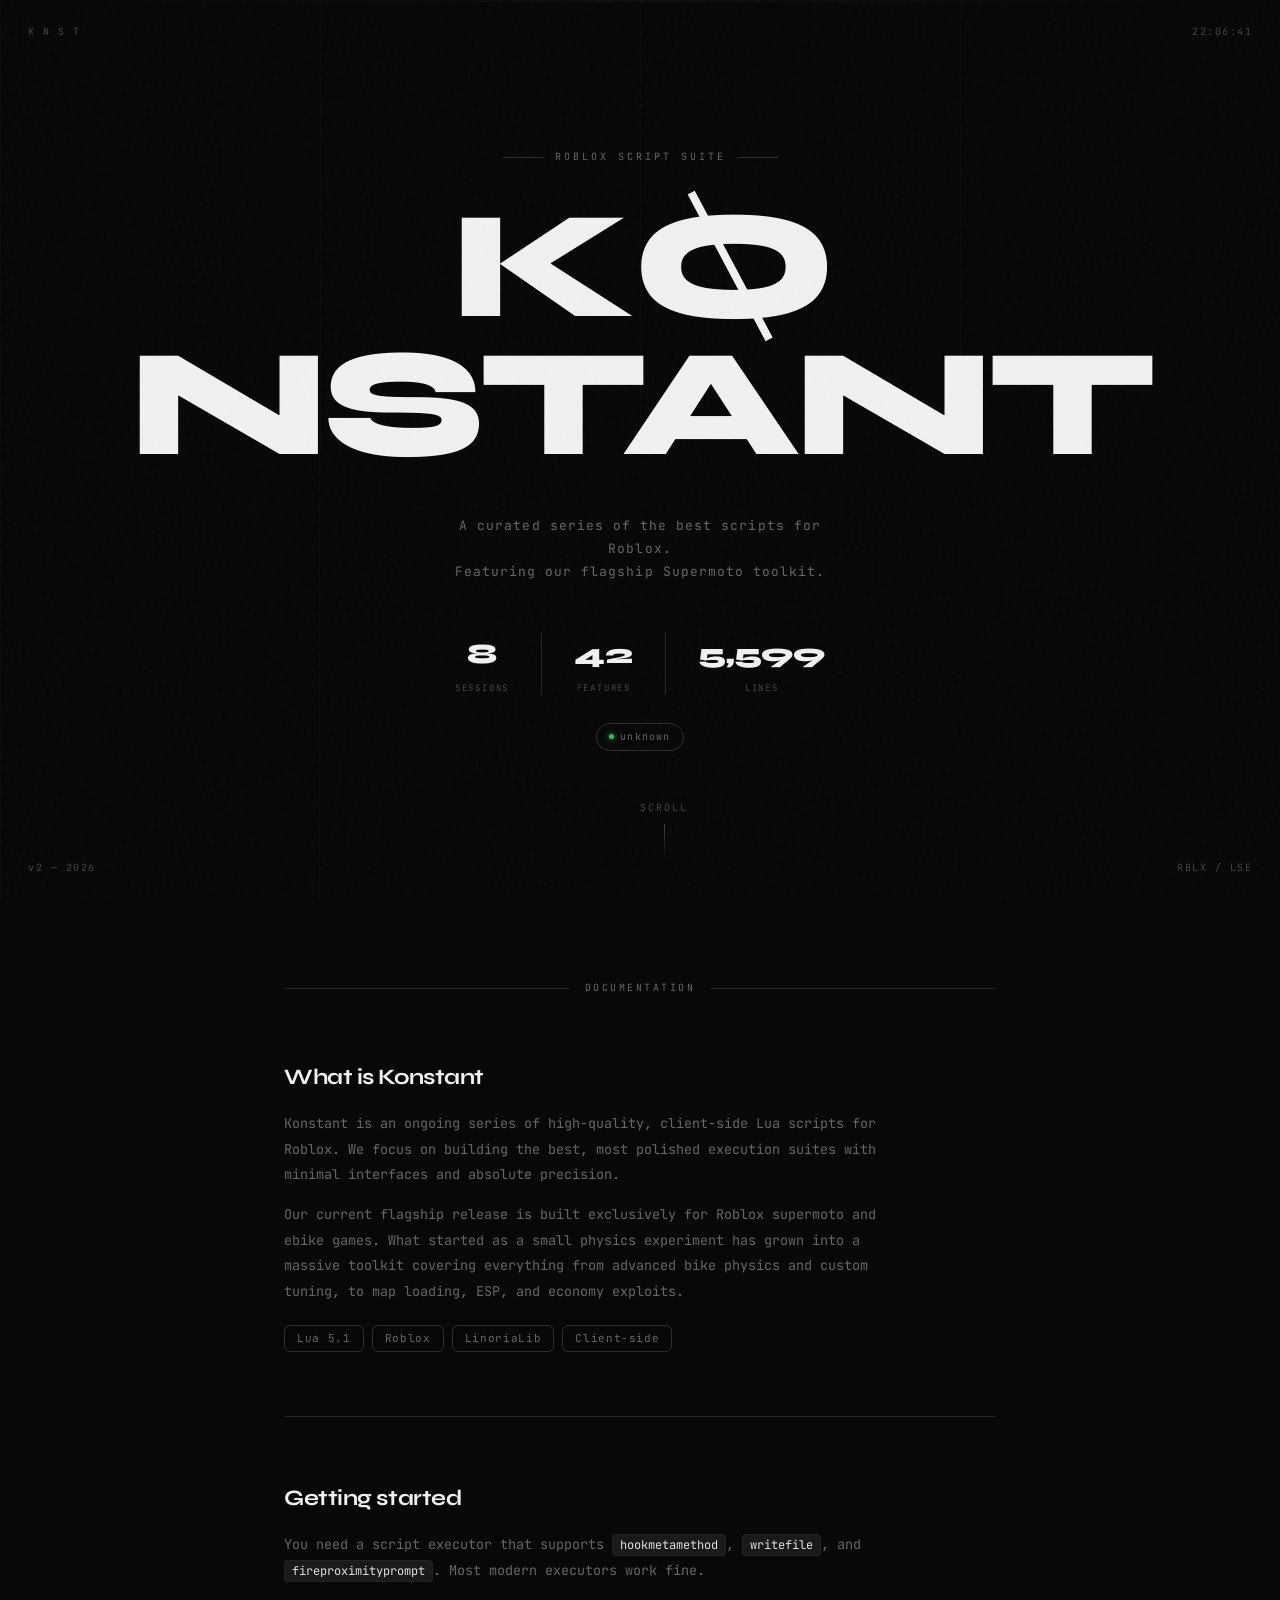
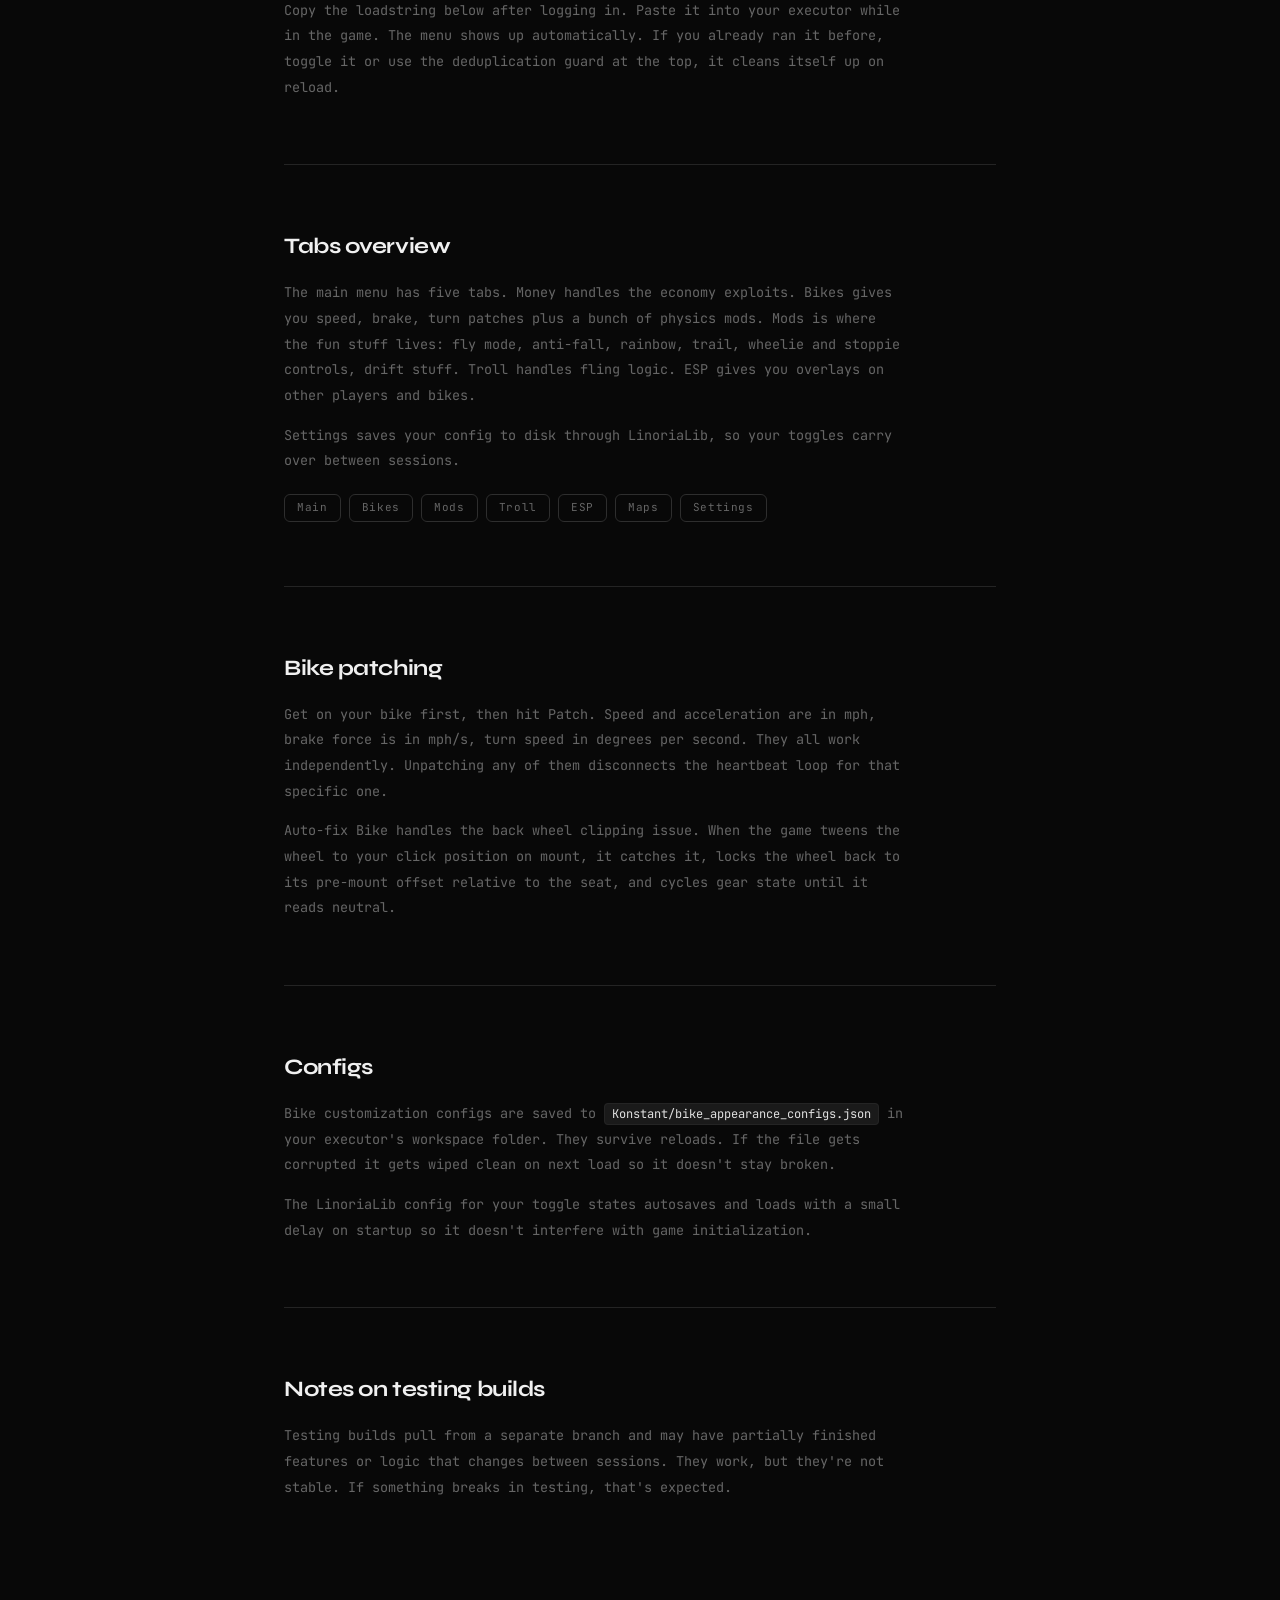
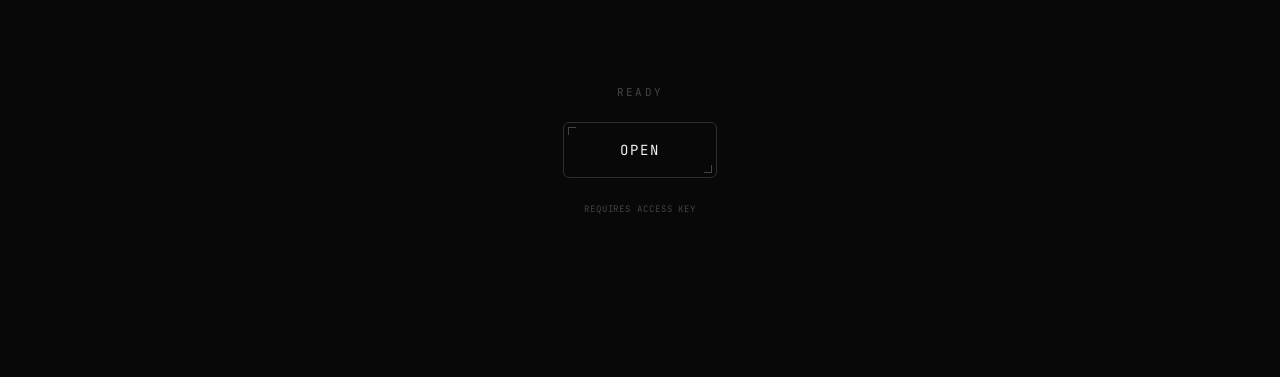
==== index.html @ 50073f0f "Add files via upload" ====
<!DOCTYPE html>
<html lang="en">
<head>
  <meta charset="UTF-8">
  <meta name="viewport" content="width=device-width, initial-scale=1.0">
  <title>KONSTANT</title>
  <meta name="description" content="Konstant — A curated series of the best scripts for Roblox.">
  <link rel="stylesheet" href="style.css">
  <style>
    /* ---- landing-specific ---- */
    canvas#dot-matrix { position: fixed; inset: 0; z-index: 0; pointer-events: none; }

    /* hero */
    .hero {
      position: relative;
      min-height: 100vh;
      display: flex;
      flex-direction: column;
      align-items: center;
      justify-content: center;
      z-index: 1;
      text-align: center;
      padding: 40px 24px;
    }

    /* eyebrow */
    .eyebrow {
      font-family: var(--font-mono);
      font-size: 10px;
      letter-spacing: 0.3em;
      text-transform: uppercase;
      color: var(--muted);
      margin-bottom: 32px;
      display: flex;
      align-items: center;
      gap: 12px;
      opacity: 0;
      animation: fadeUp 0.8s ease 0.3s forwards;
    }
    .eyebrow::before, .eyebrow::after {
      content: '';
      width: 40px;
      height: 1px;
      background: var(--border2);
    }

    /* KONSTANT wordmark */
    .wordmark {
      font-family: var(--font-title);
      font-weight: 800;
      font-size: clamp(64px, 12vw, 160px);
      line-height: 0.9;
      letter-spacing: -0.04em;
      color: var(--text);
      user-select: none;
      margin-bottom: 40px;
      animation: flicker 6s ease infinite, fadeUp 0.8s ease 0.1s both;
      position: relative;
    }

    /* slashed O — replace the O in KONSTANT with a styled SVG-ish span */
    .wordmark .slashed-o {
      position: relative;
      display: inline-block;
    }
    .wordmark .slashed-o::after {
      content: '';
      position: absolute;
      top: 50%;
      left: 50%;
      width: 0.05em;
      height: 120%;
      background: var(--text);
      transform: translate(-50%, -50%) rotate(-28deg);
      pointer-events: none;
    }

    .hero-sub {
      font-family: var(--font-mono);
      font-size: 13px;
      color: var(--muted);
      letter-spacing: 0.08em;
      max-width: 420px;
      opacity: 0;
      animation: fadeUp 0.8s ease 0.5s forwards;
      line-height: 1.8;
    }

    /* scroll indicator */
    .scroll-hint {
      position: absolute;
      bottom: 40px;
      left: 50%;
      transform: translateX(-50%);
      display: flex;
      flex-direction: column;
      align-items: center;
      gap: 8px;
      opacity: 0;
      animation: fadeUp 0.8s ease 1s forwards;
    }
    .scroll-hint span {
      font-size: 10px;
      letter-spacing: 0.2em;
      text-transform: uppercase;
      color: var(--muted2);
    }
    .scroll-arrow {
      width: 1px;
      height: 36px;
      background: linear-gradient(to bottom, var(--muted2), transparent);
      animation: scrollBounce 1.8s ease-in-out infinite;
    }
    @keyframes scrollBounce {
      0%, 100% { transform: translateY(0); opacity: 0.4; }
      50% { transform: translateY(6px); opacity: 1; }
    }

    /* ---- corner decoration ---- */
    .corner {
      position: fixed;
      font-size: 10px;
      letter-spacing: 0.15em;
      color: var(--muted2);
      font-family: var(--font-mono);
      z-index: 10;
    }
    .corner.tl { top: 24px; left: 28px; }
    .corner.tr { top: 24px; right: 28px; }
    .corner.bl { bottom: 24px; left: 28px; }
    .corner.br { bottom: 24px; right: 28px; }

    /* ---- grid lines ---- */
    .grid-lines {
      position: fixed;
      inset: 0;
      pointer-events: none;
      z-index: 0;
      display: grid;
      grid-template-columns: 1fr 1fr 1fr 1fr;
    }
    .grid-lines span {
      border-left: 1px solid rgba(255,255,255,0.025);
    }
    .grid-lines span:last-child { border-right: 1px solid rgba(255,255,255,0.025); }

    /* ---- docs section ---- */
    .docs-section {
      position: relative;
      z-index: 1;
      max-width: 760px;
      margin: 0 auto;
      padding: 80px 24px 120px;
    }

    .docs-header {
      display: flex;
      align-items: center;
      gap: 16px;
      margin-bottom: 64px;
    }
    .docs-header-line {
      flex: 1;
      height: 1px;
      background: var(--border);
    }
    .docs-header-label {
      font-size: 10px;
      letter-spacing: 0.25em;
      color: var(--muted);
      text-transform: uppercase;
      white-space: nowrap;
    }

    .doc-block {
      margin-bottom: 64px;
    }

    .doc-block h2 {
      font-family: var(--font-title);
      font-size: 22px;
      font-weight: 700;
      color: var(--text);
      margin-bottom: 16px;
      letter-spacing: -0.02em;
    }

    .doc-block p {
      color: var(--muted);
      font-size: 13.5px;
      line-height: 1.9;
      max-width: 620px;
    }

    .doc-block p + p { margin-top: 14px; }

    .doc-block .tag-row {
      display: flex;
      flex-wrap: wrap;
      gap: 8px;
      margin-top: 20px;
    }

    .tag {
      padding: 4px 12px;
      border: 1px solid var(--border2);
      border-radius: var(--r-sm);
      font-size: 11px;
      color: var(--muted);
      letter-spacing: 0.06em;
    }

    .doc-divider {
      height: 1px;
      background: var(--border);
      margin: 64px 0;
    }

    /* inline code */
    code {
      font-family: var(--font-mono);
      font-size: 12px;
      background: var(--surface);
      border: 1px solid var(--border);
      padding: 2px 7px;
      border-radius: 4px;
      color: var(--accent2);
    }

    /* ---- open button section ---- */
    .open-section {
      position: relative;
      z-index: 1;
      max-width: 760px;
      margin: 0 auto;
      padding: 0 24px 160px;
      display: flex;
      flex-direction: column;
      align-items: center;
      gap: 20px;
      opacity: 0;
      transform: translateY(30px);
      transition: opacity 0.7s ease, transform 0.7s ease;
    }
    .open-section.visible {
      opacity: 1;
      transform: translateY(0);
    }

    .open-section .open-label {
      font-size: 11px;
      letter-spacing: 0.2em;
      color: var(--muted2);
      text-transform: uppercase;
    }

    .open-section .btn-open {
      font-size: 14px;
      padding: 16px 56px;
      letter-spacing: 0.15em;
      border: 1px solid var(--border2);
      border-radius: var(--r-sm);
      position: relative;
      overflow: hidden;
      cursor: pointer;
      background: transparent;
      color: var(--text);
      font-family: var(--font-mono);
      text-transform: uppercase;
      transition: var(--transition);
      text-decoration: none;
      display: inline-block;
    }
    .btn-open::before {
      content: '';
      position: absolute;
      inset: 0;
      background: var(--text);
      transform: scaleX(0);
      transform-origin: left;
      transition: transform 0.45s cubic-bezier(0.4, 0, 0.2, 1);
      z-index: 0;
    }
    .btn-open:hover::before { transform: scaleX(1); }
    .btn-open:hover { color: var(--bg); }
    .btn-open span { position: relative; z-index: 1; }

    /* corner brackets on open btn */
    .btn-open .corner-tl,
    .btn-open .corner-br {
      position: absolute;
      width: 8px;
      height: 8px;
      border-color: var(--muted2);
      border-style: solid;
    }
    .btn-open .corner-tl {
      top: 4px; left: 4px;
      border-width: 1px 0 0 1px;
    }
    .btn-open .corner-br {
      bottom: 4px; right: 4px;
      border-width: 0 1px 1px 0;
    }

    /* ---- count ticker on hero ---- */
    .ticker-row {
      display: flex;
      gap: 32px;
      margin-top: 48px;
      opacity: 0;
      animation: fadeUp 0.8s ease 0.7s forwards;
    }
    .ticker-item {
      display: flex;
      flex-direction: column;
      align-items: center;
      gap: 4px;
    }
    .ticker-num {
      font-family: var(--font-title);
      font-size: 28px;
      font-weight: 800;
      color: var(--text);
    }
    .ticker-label {
      font-size: 9px;
      letter-spacing: 0.2em;
      color: var(--muted2);
      text-transform: uppercase;
    }
    .ticker-sep {
      width: 1px;
      background: var(--border);
      align-self: stretch;
    }

    @keyframes fadeUp {
      from { opacity: 0; transform: translateY(20px); }
      to   { opacity: 1; transform: translateY(0); }
    }

    /* ---- glitch effect on hover of wordmark ---- */
    .wordmark:hover { animation: glitch 0.4s steps(2, end) forwards, flicker 6s ease infinite; }
    @keyframes glitch {
      0%   { text-shadow: none; }
      20%  { text-shadow: 2px 0 0 rgba(255,100,100,0.4), -2px 0 0 rgba(100,200,255,0.4); transform: translate(-1px, 0); }
      40%  { text-shadow: -1px 0 0 rgba(255,100,100,0.4), 1px 0 0 rgba(100,200,255,0.4); transform: translate(1px, 0); }
      60%  { text-shadow: 1px 1px 0 rgba(255,100,100,0.4); transform: translate(0, 1px); }
      80%  { text-shadow: none; transform: translate(0,0); }
      100% { text-shadow: none; }
    }

    /* version tag */
    .version-badge {
      display: inline-flex;
      align-items: center;
      gap: 6px;
      padding: 5px 12px;
      border: 1px solid var(--border2);
      border-radius: 99px;
      font-size: 10px;
      letter-spacing: 0.12em;
      color: var(--muted);
      margin-top: 28px;
      opacity: 0;
      animation: fadeUp 0.8s ease 0.9s forwards;
    }
    .version-badge .dot { width: 5px; height: 5px; }
  </style>
</head>
<body>

  <div class="scanline"></div>
  <canvas id="dot-matrix"></canvas>

  <div class="grid-lines">
    <span></span><span></span><span></span><span></span><span></span>
  </div>

  <!-- corners -->
  <div class="corner tl">K N S T</div>
  <div class="corner tr" id="corner-time"></div>
  <div class="corner bl">v2 — 2026</div>
  <div class="corner br">RBLX / LSE</div>

  <!-- toast -->
  <div id="toast"></div>

  <!-- HERO -->
  <section class="hero">
    <div class="eyebrow">Roblox Script Suite</div>

    <h1 class="wordmark" aria-label="KONSTANT">K<span class="slashed-o">O</span>NSTANT</h1>

    <p class="hero-sub">
      A curated series of the best scripts for Roblox.<br>
      Featuring our flagship Supermoto toolkit.
    </p>

    <div class="ticker-row">
      <div class="ticker-item">
        <span class="ticker-num" data-count="8">0</span>
        <span class="ticker-label">Sessions</span>
      </div>
      <div class="ticker-sep"></div>
      <div class="ticker-item">
        <span class="ticker-num" data-count="42">0</span>
        <span class="ticker-label">Features</span>
      </div>
      <div class="ticker-sep"></div>
      <div class="ticker-item">
        <span class="ticker-num" data-count="5599">0</span>
        <span class="ticker-label">Lines</span>
      </div>
    </div>

    <div class="version-badge">
      <span class="dot green"></span>
      <span id="badge-ver">loading...</span>
    </div>

    <div class="scroll-hint">
      <span>scroll</span>
      <div class="scroll-arrow"></div>
    </div>
  </section>

  <!-- DOCS SECTION -->
  <section class="docs-section">

    <div class="docs-header">
      <div class="docs-header-line"></div>
      <span class="docs-header-label">Documentation</span>
      <div class="docs-header-line"></div>
    </div>

    <div class="doc-block fade-in">
      <h2>What is Konstant</h2>
      <p>Konstant is an ongoing series of high-quality, client-side Lua scripts for Roblox. We focus on building the best, most polished execution suites with minimal interfaces and absolute precision.</p>
      <p>Our current flagship release is built exclusively for Roblox supermoto and ebike games. What started as a small physics experiment has grown into a massive toolkit covering everything from advanced bike physics and custom tuning, to map loading, ESP, and economy exploits.</p>
      <div class="tag-row">
        <span class="tag">Lua 5.1</span>
        <span class="tag">Roblox</span>
        <span class="tag">LinoriaLib</span>
        <span class="tag">Client-side</span>
      </div>
    </div>

    <div class="doc-divider fade-in"></div>

    <div class="doc-block fade-in">
      <h2>Getting started</h2>
      <p>You need a script executor that supports <code>hookmetamethod</code>, <code>writefile</code>, and <code>fireproximityprompt</code>. Most modern executors work fine.</p>
      <p>Copy the loadstring below after logging in. Paste it into your executor while in the game. The menu shows up automatically. If you already ran it before, toggle it or use the deduplication guard at the top, it cleans itself up on reload.</p>
    </div>

    <div class="doc-divider fade-in"></div>

    <div class="doc-block fade-in">
      <h2>Tabs overview</h2>
      <p>The main menu has five tabs. Money handles the economy exploits. Bikes gives you speed, brake, turn patches plus a bunch of physics mods. Mods is where the fun stuff lives: fly mode, anti-fall, rainbow, trail, wheelie and stoppie controls, drift stuff. Troll handles fling logic. ESP gives you overlays on other players and bikes.</p>
      <p>Settings saves your config to disk through LinoriaLib, so your toggles carry over between sessions.</p>
      <div class="tag-row">
        <span class="tag">Main</span>
        <span class="tag">Bikes</span>
        <span class="tag">Mods</span>
        <span class="tag">Troll</span>
        <span class="tag">ESP</span>
        <span class="tag">Maps</span>
        <span class="tag">Settings</span>
      </div>
    </div>

    <div class="doc-divider fade-in"></div>

    <div class="doc-block fade-in">
      <h2>Bike patching</h2>
      <p>Get on your bike first, then hit Patch. Speed and acceleration are in mph, brake force is in mph/s, turn speed in degrees per second. They all work independently. Unpatching any of them disconnects the heartbeat loop for that specific one.</p>
      <p>Auto-fix Bike handles the back wheel clipping issue. When the game tweens the wheel to your click position on mount, it catches it, locks the wheel back to its pre-mount offset relative to the seat, and cycles gear state until it reads neutral.</p>
    </div>

    <div class="doc-divider fade-in"></div>

    <div class="doc-block fade-in">
      <h2>Configs</h2>
      <p>Bike customization configs are saved to <code>Konstant/bike_appearance_configs.json</code> in your executor's workspace folder. They survive reloads. If the file gets corrupted it gets wiped clean on next load so it doesn't stay broken.</p>
      <p>The LinoriaLib config for your toggle states autosaves and loads with a small delay on startup so it doesn't interfere with game initialization.</p>
    </div>

    <div class="doc-divider fade-in"></div>

    <div class="doc-block fade-in">
      <h2>Notes on testing builds</h2>
      <p>Testing builds pull from a separate branch and may have partially finished features or logic that changes between sessions. They work, but they're not stable. If something breaks in testing, that's expected.</p>
    </div>

  </section>

  <!-- OPEN BUTTON (appears after scroll) -->
  <section class="open-section" id="open-section">
    <span class="open-label">Ready</span>
    <a href="auth.html" target="_blank" class="btn-open" id="open-btn">
      <div class="corner-tl"></div>
      <div class="corner-br"></div>
      <span>Open</span>
    </a>
    <span class="open-label" style="font-size:9px; margin-top:4px; letter-spacing:0.1em;">Requires access key</span>
  </section>

  <script>
    // ---- dot matrix background ----
    const canvas = document.getElementById('dot-matrix');
    const ctx = canvas.getContext('2d');
    let W, H, cols, rows;
    const DOT_SPACING = 28;
    const dots = [];

    function resize() {
      W = canvas.width  = window.innerWidth;
      H = canvas.height = window.innerHeight;
      cols = Math.ceil(W / DOT_SPACING) + 1;
      rows = Math.ceil(H / DOT_SPACING) + 1;
      dots.length = 0;
      for (let r = 0; r < rows; r++) {
        for (let c = 0; c < cols; c++) {
          dots.push({ x: c * DOT_SPACING, y: r * DOT_SPACING, a: Math.random() });
        }
      }
    }
    resize();
    window.addEventListener('resize', resize);

    let mouseX = -9999, mouseY = -9999;
    window.addEventListener('mousemove', e => { mouseX = e.clientX; mouseY = e.clientY; });

    let raf;
    function drawDots(ts) {
      ctx.clearRect(0, 0, W, H);
      for (const d of dots) {
        const dx = d.x - mouseX, dy = d.y - mouseY;
        const dist = Math.sqrt(dx*dx + dy*dy);
        const proximity = Math.max(0, 1 - dist / 200);
        const t = ts * 0.001;
        const pulse = 0.5 + 0.5 * Math.sin(t + d.x * 0.04 + d.y * 0.04);
        const alpha = Math.min(1, d.a * 0.3 + proximity * 0.7 + pulse * 0.08);
        const size  = 1 + proximity * 2.5;
        ctx.beginPath();
        ctx.arc(d.x, d.y, size * 0.6, 0, Math.PI * 2);
        ctx.fillStyle = `rgba(255,255,255,${alpha})`;
        ctx.fill();
      }
      raf = requestAnimationFrame(drawDots);
    }
    drawDots(0);

    // ---- corner clock ----
    function tick() {
      const n = new Date();
      document.getElementById('corner-time').textContent =
        n.getHours().toString().padStart(2,'0') + ':' +
        n.getMinutes().toString().padStart(2,'0') + ':' +
        n.getSeconds().toString().padStart(2,'0');
    }
    tick(); setInterval(tick, 1000);

    // ---- scroll-triggered open section ----
    const openSection = document.getElementById('open-section');
    const obs = new IntersectionObserver(entries => {
      entries.forEach(e => { if (e.isIntersecting) e.target.classList.add('visible'); });
    }, { threshold: 0.2 });
    obs.observe(openSection);

    // ---- fade-in on scroll ----
    const faders = document.querySelectorAll('.fade-in');
    const fObs = new IntersectionObserver(entries => {
      entries.forEach(e => { if (e.isIntersecting) { e.target.classList.add('visible'); fObs.unobserve(e.target); } });
    }, { threshold: 0.1 });
    faders.forEach(el => fObs.observe(el));

    // ---- counter animation ----
    function animateCount(el, target, duration = 1400) {
      const start = performance.now();
      function step(ts) {
        const p = Math.min((ts - start) / duration, 1);
        const ease = 1 - Math.pow(1 - p, 3);
        el.textContent = Math.floor(ease * target).toLocaleString();
        if (p < 1) requestAnimationFrame(step);
      }
      requestAnimationFrame(step);
    }
    const tickObs = new IntersectionObserver(entries => {
      entries.forEach(e => {
        if (e.isIntersecting) {
          document.querySelectorAll('[data-count]').forEach(el => {
            animateCount(el, parseInt(el.dataset.count));
          });
          tickObs.disconnect();
        }
      });
    });
    tickObs.observe(document.querySelector('.ticker-row'));

    // ---- version badge ----
    fetch('https://raw.githubusercontent.com/lowkeymyself/HowToAccountJadeShipClaudeTryHackMe/refs/heads/main/konstantversion.txt')
      .then(r => r.text())
      .then(t => {
        const lines = t.split('\n');
        let status = 'unknown';
        for (let line of lines) {
          if (line.startsWith('konstant =')) {
            const parts = line.split(' ');
            if (parts.length >= 4) {
              status = parts[3].trim();
              document.getElementById('badge-ver').textContent = 'Live v' + parts[2];
              break;
            }
          }
        }
        if (status === 'unknown') {
            document.getElementById('badge-ver').textContent = 'Unknown';
        } else if (status !== 'working') {
            document.getElementById('badge-ver').textContent = 'Offline';
        }
        const dot = document.querySelector('.version-badge .dot');
        dot.className = 'dot ' + (status === 'working' ? 'green' : 'red');
      })
      .catch(() => { document.getElementById('badge-ver').textContent = 'unknown'; });

    // ---- if already authed, modify open button ----
    if (localStorage.getItem('k_auth') === '1') {
      const btn = document.getElementById('open-btn');
      btn.href = 'dashboard.html';
      btn.querySelector('span').textContent = 'Dashboard';
    }
  </script>
  <script src="favicon.js"></script>
</body>
</html>
---- style.css ----
/* ============================================================
   KONSTANT — Global Styles
   Nothing-phone inspired dark minimal aesthetic
   ============================================================ */

@import url('https://fonts.googleapis.com/css2?family=Syne:wght@400;600;700;800&family=JetBrains+Mono:wght@300;400;500&display=swap');

:root {
  --bg:        #080808;
  --bg2:       #0e0e0e;
  --bg3:       #141414;
  --surface:   #1a1a1a;
  --border:    #242424;
  --border2:   #2e2e2e;
  --text:      #f0f0f0;
  --muted:     #666;
  --muted2:    #444;
  --accent:    #ffffff;
  --accent2:   #e0e0e0;
  --green:     #22c55e;
  --red:       #ef4444;
  --blue:      #5b9cf6;
  --purple:    #a78bfa;
  --warn:      #f59e0b;

  --font-title: 'Syne', sans-serif;
  --font-mono:  'JetBrains Mono', monospace;

  --r-sm: 6px;
  --r-md: 10px;
  --r-lg: 16px;

  --transition: 0.25s cubic-bezier(0.4, 0, 0.2, 1);
  --transition-slow: 0.5s cubic-bezier(0.4, 0, 0.2, 1);
}

*, *::before, *::after { box-sizing: border-box; margin: 0; padding: 0; }

html { scroll-behavior: smooth; }

body {
  background: var(--bg);
  color: var(--text);
  font-family: var(--font-mono);
  font-size: 14px;
  line-height: 1.6;
  overflow-x: hidden;
  -webkit-font-smoothing: antialiased;
}

/* ---- scrollbar ---- */
::-webkit-scrollbar { width: 4px; height: 4px; }
::-webkit-scrollbar-track { background: transparent; }
::-webkit-scrollbar-thumb { background: var(--border2); border-radius: 99px; }
::-webkit-scrollbar-thumb:hover { background: var(--muted); }

/* ---- selection ---- */
::selection { background: rgba(255,255,255,0.12); }

/* ---- noise overlay ---- */
body::before {
  content: '';
  position: fixed;
  inset: 0;
  background-image: url("data:image/svg+xml,%3Csvg viewBox='0 0 256 256' xmlns='http://www.w3.org/2000/svg'%3E%3Cfilter id='noise'%3E%3CfeTurbulence type='fractalNoise' baseFrequency='0.9' numOctaves='4' stitchTiles='stitch'/%3E%3C/filter%3E%3Crect width='100%25' height='100%25' filter='url(%23noise)' opacity='0.03'/%3E%3C/svg%3E");
  pointer-events: none;
  z-index: 9999;
  opacity: 0.4;
}

/* ---- dot matrix canvas ---- */
#dot-matrix {
  position: fixed;
  inset: 0;
  pointer-events: none;
  z-index: 0;
  opacity: 0.18;
}

/* ---- shared button styles ---- */
.btn {
  display: inline-flex;
  align-items: center;
  gap: 8px;
  padding: 12px 28px;
  border: 1px solid var(--border2);
  background: transparent;
  color: var(--text);
  font-family: var(--font-mono);
  font-size: 13px;
  font-weight: 500;
  letter-spacing: 0.08em;
  text-transform: uppercase;
  border-radius: var(--r-sm);
  cursor: pointer;
  transition: var(--transition);
  position: relative;
  overflow: hidden;
  text-decoration: none;
  white-space: nowrap;
}

.btn::before {
  content: '';
  position: absolute;
  inset: 0;
  background: var(--accent);
  transform: translateY(101%);
  transition: transform 0.35s cubic-bezier(0.4, 0, 0.2, 1);
  z-index: 0;
}

.btn:hover::before { transform: translateY(0); }

.btn:hover { color: var(--bg); border-color: var(--accent); }

.btn span { position: relative; z-index: 1; }

.btn-primary {
  background: var(--accent);
  color: var(--bg);
  border-color: var(--accent);
}
.btn-primary::before { background: var(--bg); }
.btn-primary:hover { color: var(--accent); }

.btn-ghost {
  border-color: var(--border);
}

/* ---- input ---- */
.input {
  width: 100%;
  padding: 14px 18px;
  background: var(--bg2);
  border: 1px solid var(--border2);
  border-radius: var(--r-sm);
  color: var(--text);
  font-family: var(--font-mono);
  font-size: 14px;
  outline: none;
  transition: var(--transition);
}
.input:focus {
  border-color: var(--muted);
  background: var(--bg3);
}
.input::placeholder { color: var(--muted2); }

/* ---- fade-in utility ---- */
.fade-in {
  opacity: 0;
  transform: translateY(16px);
  transition: opacity 0.6s ease, transform 0.6s ease;
}
.fade-in.visible {
  opacity: 1;
  transform: translateY(0);
}

/* ---- glyph flicker ---- */
@keyframes flicker {
  0%, 100% { opacity: 1; }
  8%  { opacity: 0.85; }
  9%  { opacity: 1; }
  40% { opacity: 1; }
  41% { opacity: 0.9; }
  42% { opacity: 1; }
}

/* ---- scanline ---- */
@keyframes scanline {
  0%   { transform: translateY(-100%); }
  100% { transform: translateY(100vh); }
}

.scanline {
  position: fixed;
  top: 0; left: 0; right: 0;
  height: 2px;
  background: linear-gradient(90deg, transparent, rgba(255,255,255,0.03), transparent);
  pointer-events: none;
  z-index: 9998;
  animation: scanline 8s linear infinite;
}

/* ---- status dot ---- */
.dot {
  width: 7px;
  height: 7px;
  border-radius: 50%;
  display: inline-block;
  flex-shrink: 0;
}
.dot.green { background: var(--green); box-shadow: 0 0 6px var(--green); }
.dot.red   { background: var(--red);   box-shadow: 0 0 6px var(--red);   }

@keyframes pulse-green {
  0%, 100% { box-shadow: 0 0 4px var(--green); }
  50%       { box-shadow: 0 0 10px var(--green); }
}
.dot.green { animation: pulse-green 2s ease-in-out infinite; }

/* ---- toast ---- */
#toast {
  position: fixed;
  bottom: 28px;
  left: 50%;
  transform: translateX(-50%) translateY(80px);
  background: var(--surface);
  border: 1px solid var(--border2);
  color: var(--text);
  font-family: var(--font-mono);
  font-size: 12px;
  padding: 10px 20px;
  border-radius: var(--r-sm);
  z-index: 10000;
  transition: transform 0.4s cubic-bezier(0.4, 0, 0.2, 1), opacity 0.4s;
  opacity: 0;
  pointer-events: none;
  white-space: nowrap;
}
#toast.show {
  transform: translateX(-50%) translateY(0);
  opacity: 1;
}
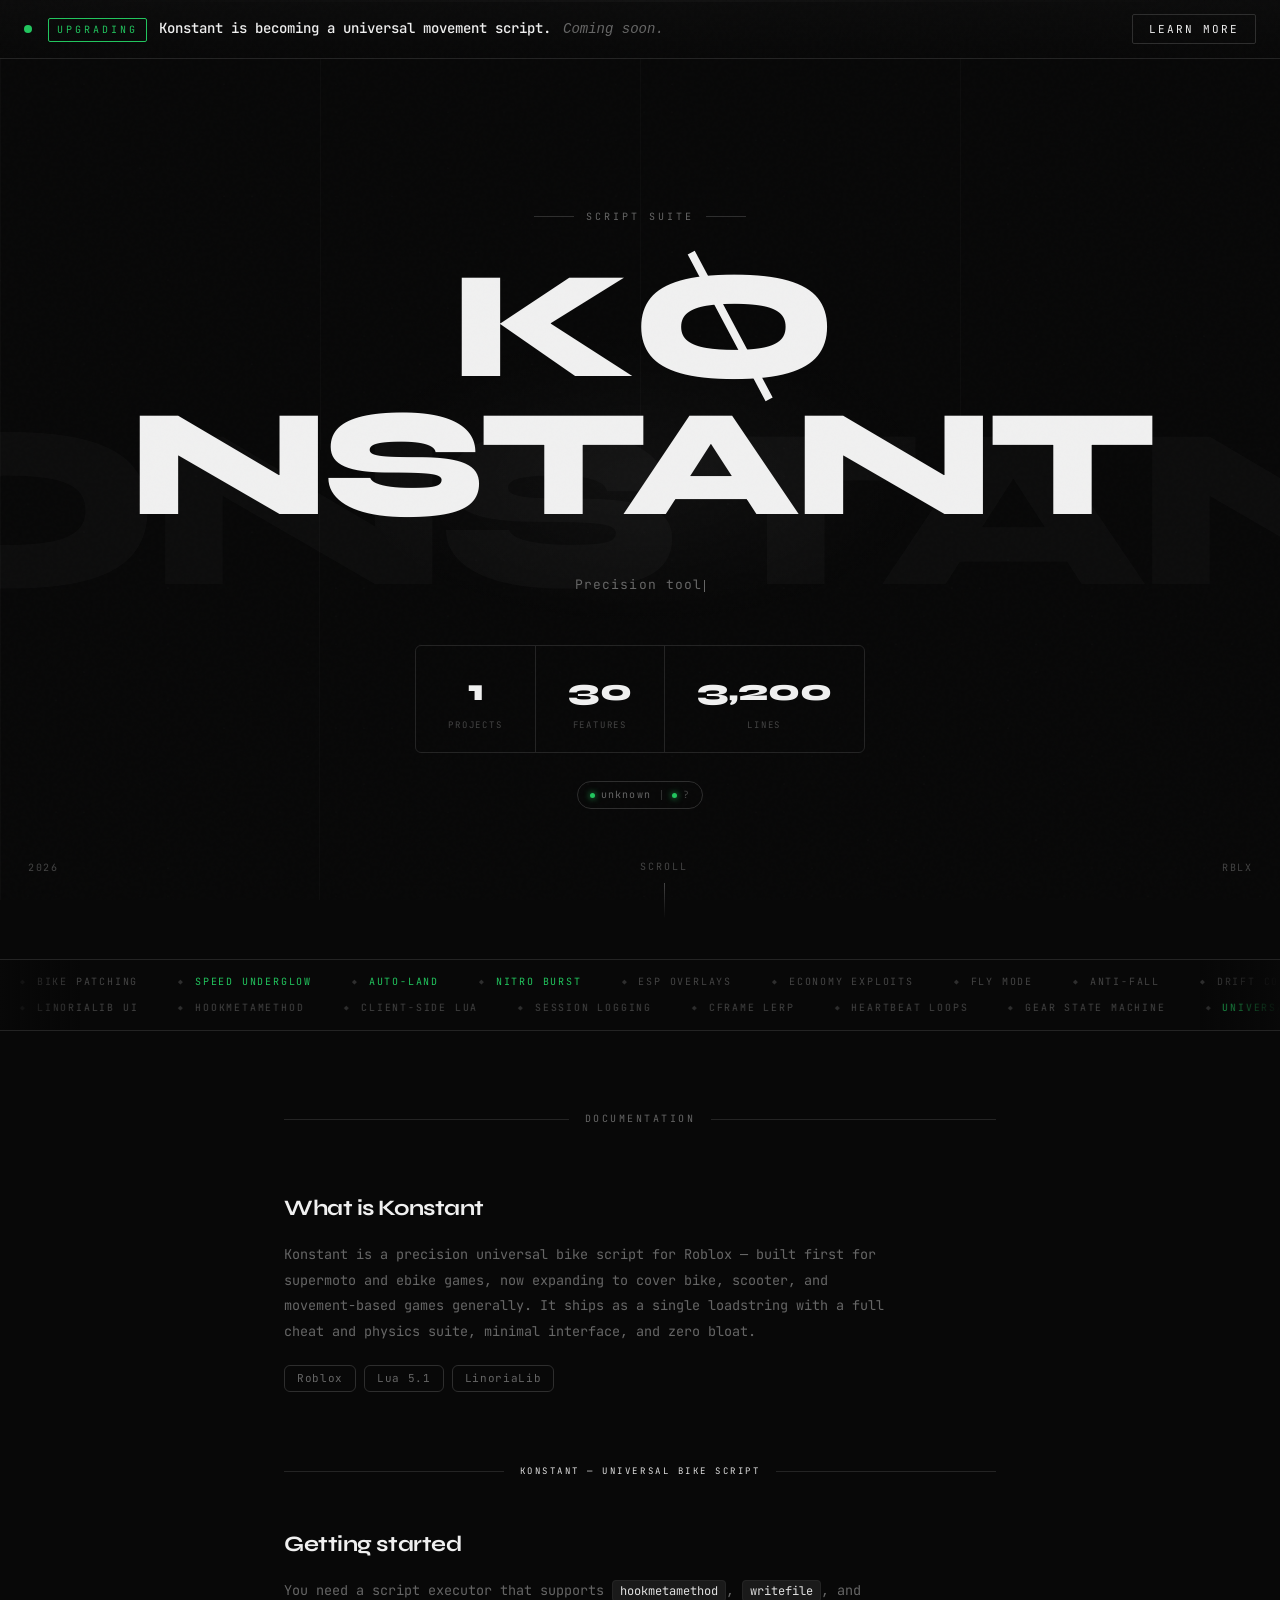
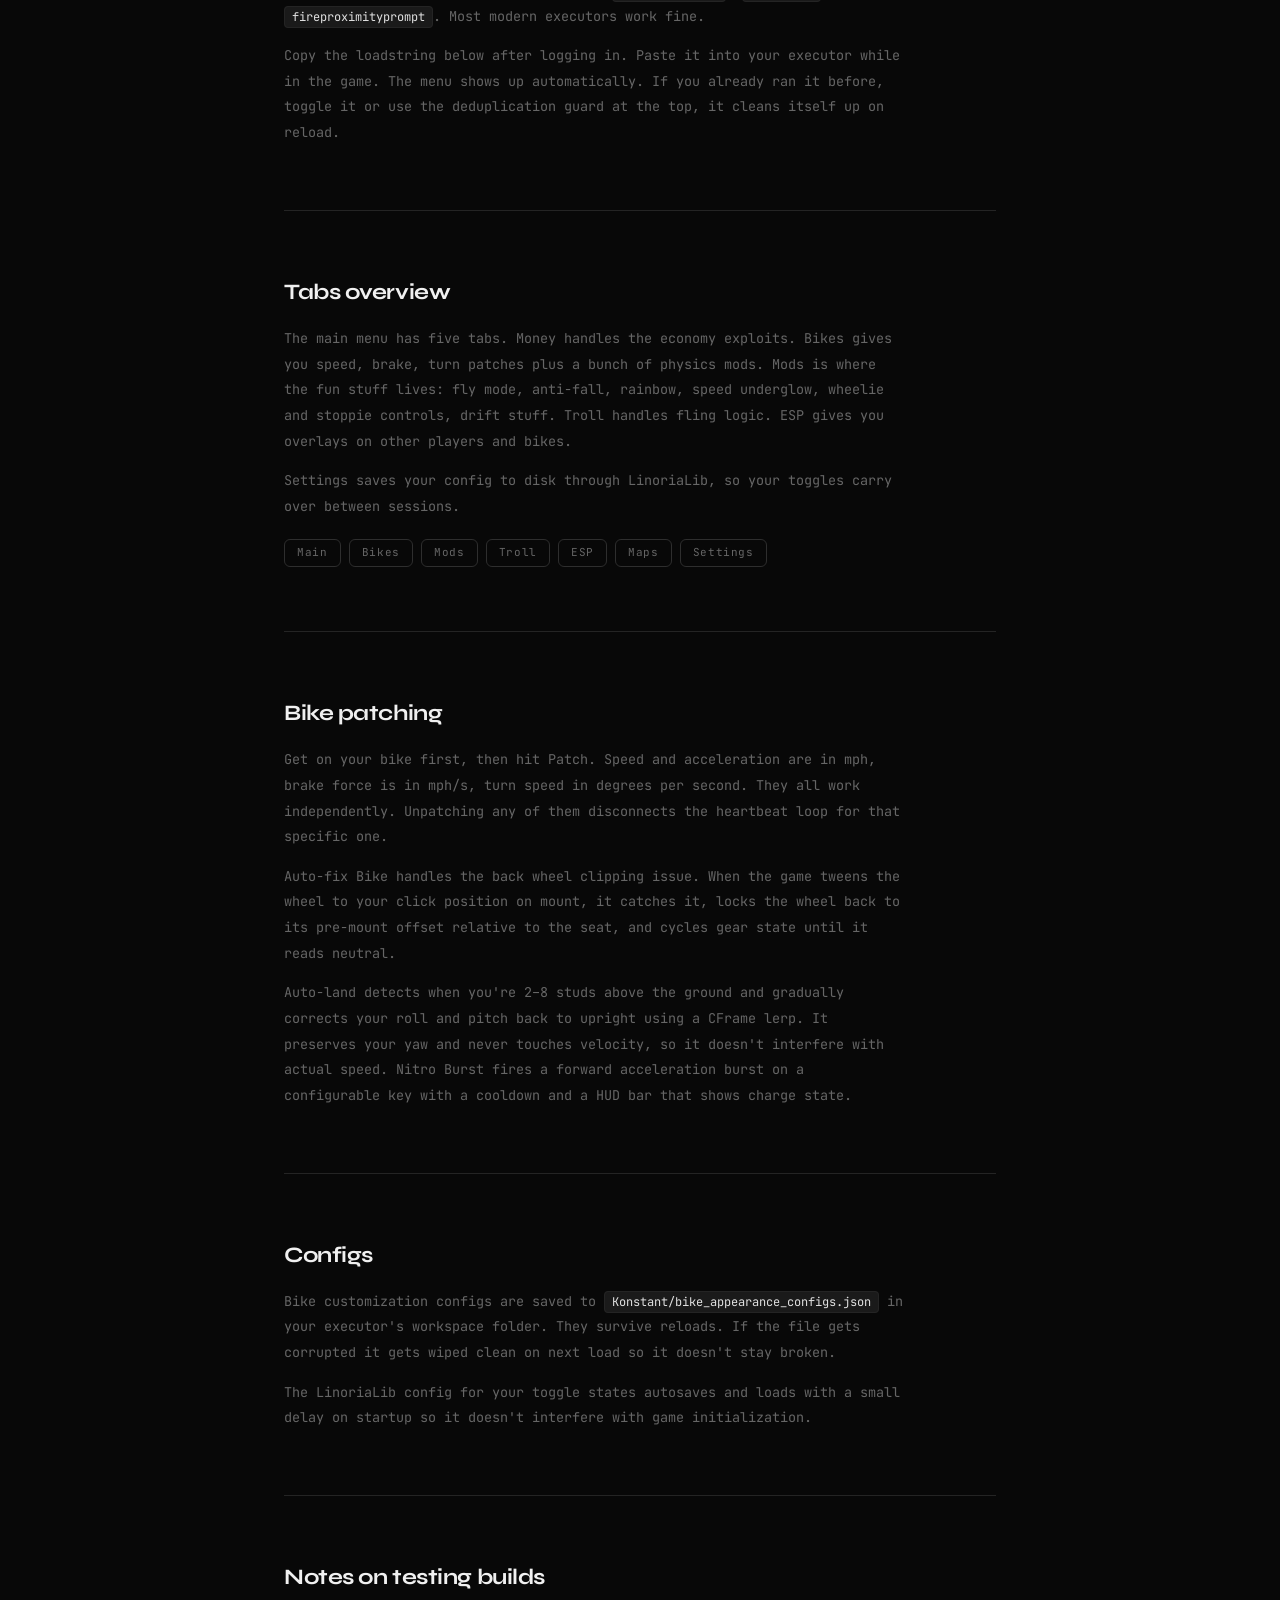
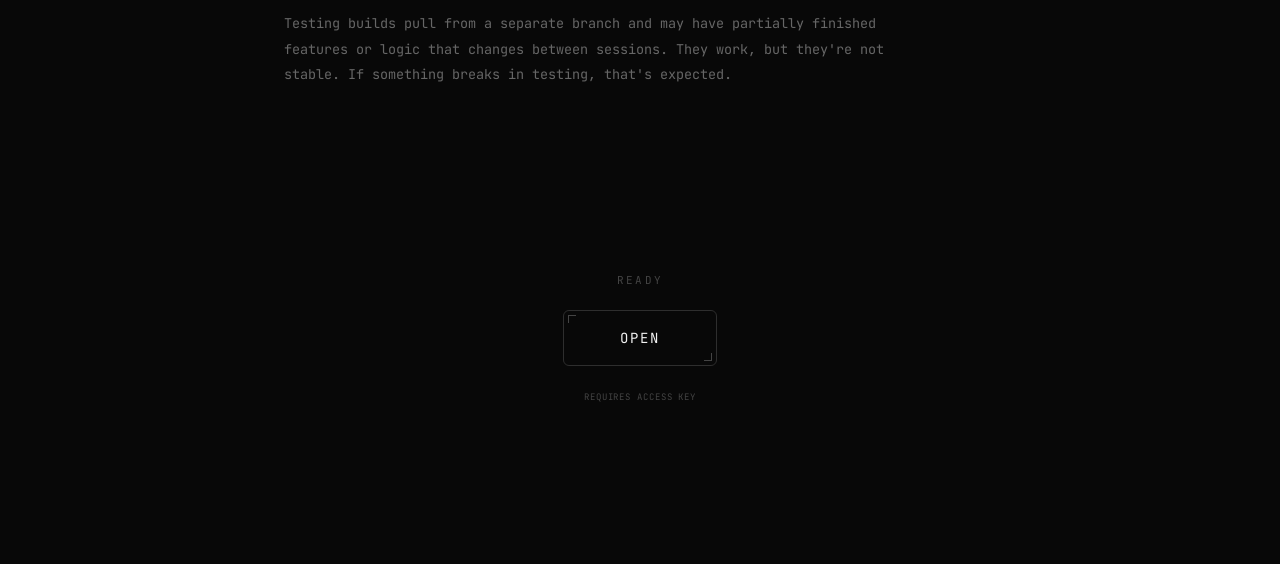
==== commit aa8082d3: "Konstant Update" ====
--- a/index.html
+++ b/index.html
@@ -4,7 +4,7 @@
   <meta charset="UTF-8">
   <meta name="viewport" content="width=device-width, initial-scale=1.0">
   <title>KONSTANT</title>
-  <meta name="description" content="Konstant — A curated series of the best scripts for Roblox.">
+  <meta name="description" content="Konstant — Precision tools for Roblox. Universal bike script.">
   <link rel="stylesheet" href="style.css">
   <style>
     /* ---- landing-specific ---- */
@@ -54,7 +54,7 @@
       color: var(--text);
       user-select: none;
       margin-bottom: 40px;
-      animation: flicker 6s ease infinite, fadeUp 0.8s ease 0.1s both;
+      animation: flicker 6s ease infinite;
       position: relative;
     }
 
@@ -214,6 +214,27 @@
       height: 1px;
       background: var(--border);
       margin: 64px 0;
+    }
+
+    /* project section label inside docs */
+    .doc-project-label {
+      display: flex;
+      align-items: center;
+      gap: 16px;
+      margin: 72px 0 48px;
+    }
+    .doc-project-label-line {
+      flex: 1;
+      height: 1px;
+      background: var(--border);
+    }
+    .doc-project-label-text {
+      font-size: 9px;
+      letter-spacing: 0.28em;
+      color: var(--accent2);
+      text-transform: uppercase;
+      white-space: nowrap;
+      font-family: var(--font-mono);
     }
 
     /* inline code */
@@ -367,6 +388,187 @@
       animation: fadeUp 0.8s ease 0.9s forwards;
     }
     .version-badge .dot { width: 5px; height: 5px; }
+
+    /* ---- BG decorative wordmark ---- */
+    .hero-bg-text {
+      position: absolute; top: 50%; left: 50%;
+      font-family: var(--font-title); font-weight: 800;
+      font-size: clamp(80px, 18vw, 260px);
+      color: var(--text); opacity: 0.025;
+      letter-spacing: -0.05em; user-select: none; pointer-events: none;
+      white-space: nowrap;
+      transform: translate(-50%, -50%) translate(calc(var(--px, 0) * -30px), calc(var(--py, 0) * -12px));
+      transition: transform 0.12s ease-out;
+    }
+
+    /* ---- Radial glow ---- */
+    .hero-glow {
+      position: absolute; top: 50%; left: 50%;
+      width: 600px; height: 300px;
+      transform: translate(-50%, -60%);
+      background: radial-gradient(ellipse at center, rgba(255,255,255,0.035) 0%, transparent 70%);
+      pointer-events: none;
+      animation: glowPulse 4s ease-in-out infinite;
+    }
+    @keyframes glowPulse {
+      0%, 100% { opacity: 0.6; transform: translate(-50%, -60%) scale(1); }
+      50%       { opacity: 1;   transform: translate(-50%, -60%) scale(1.12); }
+    }
+
+    /* ---- Hero inner parallax wrapper ---- */
+    .hero-inner {
+      display: flex; flex-direction: column; align-items: center;
+      position: relative; z-index: 2;
+      transform: translate(calc(var(--px, 0) * 8px), calc(var(--py, 0) * 4px));
+      transition: transform 0.08s ease-out;
+    }
+
+    /* ---- Wordmark 3-D tilt on mouse ---- */
+    .wordmark {
+      transform: perspective(900px) rotateX(calc(var(--py, 0) * -3deg)) rotateY(calc(var(--px, 0) * 4deg)) !important;
+      transition: transform 0.1s ease-out !important;
+    }
+
+    /* ---- Ticker box ---- */
+    .ticker-row {
+      border: 1px solid var(--border) !important;
+      border-radius: var(--r-sm) !important;
+      gap: 0 !important;
+      overflow: hidden;
+    }
+    .ticker-item {
+      padding: 20px 32px;
+    }
+    .ticker-item + .ticker-item {
+      border-left: 1px solid var(--border);
+    }
+    .ticker-num {
+      font-size: 30px !important;
+    }
+
+    /* ---- Marquee band ---- */
+    .marquee-band {
+      position: relative; z-index: 1;
+      border-top: 1px solid var(--border);
+      border-bottom: 1px solid var(--border);
+      padding: 14px 0; overflow: hidden;
+      display: flex; flex-direction: column; gap: 10px;
+    }
+    .marquee-band::before, .marquee-band::after {
+      content: ''; position: absolute; top: 0; bottom: 0; width: 80px; z-index: 2; pointer-events: none;
+    }
+    .marquee-band::before { left: 0;  background: linear-gradient(to right, var(--bg), transparent); }
+    .marquee-band::after  { right: 0; background: linear-gradient(to left,  var(--bg), transparent); }
+
+    .marquee-row { display: flex; overflow: hidden; }
+    .marquee-track {
+      display: flex; gap: 0; white-space: nowrap;
+      animation: mScroll 32s linear infinite;
+      will-change: transform;
+    }
+    .marquee-track.rev {
+      animation-direction: reverse;
+      animation-duration: 38s;
+    }
+    @keyframes mScroll {
+      from { transform: translateX(0); }
+      to   { transform: translateX(-50%); }
+    }
+    .marquee-item {
+      display: inline-flex; align-items: center; gap: 10px;
+      padding: 0 20px; font-size: 10px;
+      letter-spacing: 0.18em; text-transform: uppercase;
+      color: var(--muted2); white-space: nowrap;
+    }
+    .marquee-sep { color: var(--border2); font-size: 8px; }
+    .marquee-item.hi { color: var(--green); }
+
+    /* ---- typewriter cursor ---- */
+    .tw-cursor {
+      display: inline-block; width: 1px; height: 12px;
+      background: var(--muted); margin-left: 2px;
+      vertical-align: middle;
+      animation: twBlink 1s step-end infinite;
+    }
+    @keyframes twBlink { 0%, 100% { opacity: 1; } 50% { opacity: 0; } }
+
+    /* ============================================================
+       UPGRADE BANNER — universal-script announcement
+       ============================================================ */
+    .kn-banner {
+      position: relative;
+      width: 100%;
+      z-index: 50;
+      background: linear-gradient(180deg, var(--bg-sub, #0c0c0c), var(--bg, #050505));
+      border-bottom: 1px solid var(--border, #1c1c1c);
+      overflow: hidden;
+    }
+    .kn-banner-inner { max-width: 1280px; margin: 0 auto; padding: 0 24px; }
+    .kn-banner-strip { display: flex; align-items: center; gap: 16px; padding: 14px 0; }
+    .kn-banner-pulse {
+      width: 8px; height: 8px; border-radius: 50%;
+      background: var(--green, #4caf50);
+      animation: knBannerPulse 1.8s ease-out infinite;
+      flex: 0 0 auto;
+    }
+    @keyframes knBannerPulse {
+      0%   { box-shadow: 0 0 0 0    rgba(76,175,80, 0.45); }
+      100% { box-shadow: 0 0 0 12px rgba(76,175,80, 0); }
+    }
+    .kn-banner-text {
+      flex: 1 1 auto; display: flex; align-items: baseline; gap: 12px;
+      color: var(--text, #e6e6e6); font-size: 14px; min-width: 0;
+    }
+    .kn-banner-eyebrow {
+      font-family: var(--font-mono, monospace); font-size: 10px;
+      color: var(--green, #4caf50); letter-spacing: 0.3em;
+      padding: 3px 8px; border: 1px solid var(--green, #4caf50);
+      border-radius: 2px; flex: 0 0 auto;
+    }
+    .kn-banner-msg { font-weight: 500; white-space: nowrap; overflow: hidden; text-overflow: ellipsis; }
+    .kn-banner-soon { color: var(--muted, #888); font-style: italic; flex: 0 0 auto; }
+    .kn-banner-learn {
+      flex: 0 0 auto; background: transparent; color: var(--text, #e6e6e6);
+      border: 1px solid var(--border2, #2a2a2a); padding: 7px 16px;
+      font-family: var(--font-mono, monospace); font-size: 11px;
+      letter-spacing: 0.18em; text-transform: uppercase; cursor: pointer;
+      border-radius: 2px; transition: all 0.18s ease;
+    }
+    .kn-banner-learn:hover {
+      border-color: var(--green, #4caf50); color: var(--green, #4caf50);
+      letter-spacing: 0.22em;
+    }
+    .kn-banner-detail {
+      max-height: 0; opacity: 0; overflow: hidden;
+      transition: max-height 0.55s cubic-bezier(0.22, 1, 0.36, 1), opacity 0.4s ease 0.05s;
+    }
+    .kn-banner.open .kn-banner-detail { max-height: 560px; opacity: 1; }
+    .kn-banner-detail-inner {
+      padding: 8px 0 28px; max-width: 760px;
+      border-top: 1px solid var(--border, #1c1c1c); margin-top: 4px;
+    }
+    .kn-banner-detail-inner h3 {
+      margin: 22px 0 12px;
+      font-family: var(--font-mono, monospace); font-size: 11px;
+      color: var(--green, #4caf50); letter-spacing: 0.25em; text-transform: uppercase;
+    }
+    .kn-banner-detail-inner p {
+      font-size: 13px; line-height: 1.65;
+      color: var(--muted, #aaa); margin: 0 0 14px;
+    }
+    .kn-banner-detail-inner p strong { color: var(--text, #e6e6e6); font-weight: 600; }
+    .kn-banner-close {
+      margin-top: 12px; background: transparent;
+      color: var(--muted, #888); border: 1px solid var(--border2, #2a2a2a);
+      padding: 6px 14px; font-family: var(--font-mono, monospace);
+      font-size: 10px; letter-spacing: 0.2em; text-transform: uppercase;
+      cursor: pointer; border-radius: 2px; transition: all 0.15s ease;
+    }
+    .kn-banner-close:hover { color: var(--text); border-color: var(--text); }
+    @media (max-width: 720px) {
+      .kn-banner-strip { flex-wrap: wrap; }
+      .kn-banner-msg { white-space: normal; }
+    }
   </style>
 </head>
 <body>
@@ -381,43 +583,73 @@
   <!-- corners -->
   <div class="corner tl">K N S T</div>
   <div class="corner tr" id="corner-time"></div>
-  <div class="corner bl">v2 — 2026</div>
-  <div class="corner br">RBLX / LSE</div>
+  <div class="corner bl">2026</div>
+  <div class="corner br">RBLX</div>
 
   <!-- toast -->
   <div id="toast"></div>
 
+  <!-- UPGRADE BANNER -->
+  <div class="kn-banner" id="kn-banner">
+    <div class="kn-banner-inner">
+      <div class="kn-banner-strip">
+        <span class="kn-banner-pulse" aria-hidden="true"></span>
+        <div class="kn-banner-text">
+          <span class="kn-banner-eyebrow">UPGRADING</span>
+          <span class="kn-banner-msg">Konstant is becoming a universal movement script.</span>
+          <span class="kn-banner-soon">Coming soon.</span>
+        </div>
+        <button class="kn-banner-learn" id="kn-banner-learn" type="button">Learn more</button>
+      </div>
+      <div class="kn-banner-detail" id="kn-banner-detail">
+        <div class="kn-banner-detail-inner">
+          <h3>Where this is going</h3>
+          <p>Konstant started as a focused toolkit for one game — Roblox Supermoto. Through testing, the underlying physics, mod logic, and customization layer turned out to work across nearly every bike, e-bike, and scooter game on Roblox. So instead of staying narrow, we're widening the scope.</p>
+          <p>The next version detects the place ID at startup. In the original Supermoto place, it loads the full suite — economy exploits, the curated bike spawner, custom map tools. In any other game, it strips back to the universal core: physics tuning, ESP, anti-fall, optimizer, customization, and a generic spawner that hunts for bike folders and spawn remotes automatically. New brand name in that mode: <strong>Konstant Aero</strong>.</p>
+          <p>This is a structural change, not a rewrite. Everything you already use stays in the Supermoto build. The site, the script, and the docs are all moving together.</p>
+          <button class="kn-banner-close" id="kn-banner-close" type="button">Close</button>
+        </div>
+      </div>
+    </div>
+  </div>
+
   <!-- HERO -->
   <section class="hero">
-    <div class="eyebrow">Roblox Script Suite</div>
-
-    <h1 class="wordmark" aria-label="KONSTANT">K<span class="slashed-o">O</span>NSTANT</h1>
-
-    <p class="hero-sub">
-      A curated series of the best scripts for Roblox.<br>
-      Featuring our flagship Supermoto toolkit.
-    </p>
-
-    <div class="ticker-row">
-      <div class="ticker-item">
-        <span class="ticker-num" data-count="8">0</span>
-        <span class="ticker-label">Sessions</span>
+    <div class="hero-bg-text" aria-hidden="true">KONSTANT</div>
+    <div class="hero-glow" aria-hidden="true"></div>
+
+    <div class="hero-inner">
+      <div class="eyebrow">Script Suite</div>
+
+      <h1 class="wordmark" id="wordmark" aria-label="KONSTANT">K<span class="slashed-o">O</span>NSTANT</h1>
+
+      <p class="hero-sub" id="hero-sub">
+        Precision tools for Roblox.<br>
+        Universal bike script.
+      </p>
+
+      <div class="ticker-row">
+        <div class="ticker-item">
+          <span class="ticker-num" data-count="1">0</span>
+          <span class="ticker-label">Projects</span>
+        </div>
+        <div class="ticker-item">
+          <span class="ticker-num" data-count="30">0</span>
+          <span class="ticker-label">Features</span>
+        </div>
+        <div class="ticker-item">
+          <span class="ticker-num" data-count="3200">0</span>
+          <span class="ticker-label">Lines</span>
+        </div>
       </div>
-      <div class="ticker-sep"></div>
-      <div class="ticker-item">
-        <span class="ticker-num" data-count="42">0</span>
-        <span class="ticker-label">Features</span>
+
+      <div class="version-badge">
+        <span class="dot green" id="dot-rel"></span>
+        <span id="badge-ver">loading...</span>
+        <span style="width:1px;height:10px;background:var(--border2);display:inline-block;margin:0 4px;vertical-align:middle;"></span>
+        <span class="dot green" id="dot-tes"></span>
+        <span id="badge-tes" style="color:var(--muted2);">...</span>
       </div>
-      <div class="ticker-sep"></div>
-      <div class="ticker-item">
-        <span class="ticker-num" data-count="5599">0</span>
-        <span class="ticker-label">Lines</span>
-      </div>
-    </div>
-
-    <div class="version-badge">
-      <span class="dot green"></span>
-      <span id="badge-ver">loading...</span>
     </div>
 
     <div class="scroll-hint">
@@ -426,6 +658,12 @@
     </div>
   </section>
 
+  <!-- MARQUEE BAND -->
+  <div class="marquee-band" id="marquee-band" aria-hidden="true">
+    <div class="marquee-row"><div class="marquee-track" id="mq-row-0"></div></div>
+    <div class="marquee-row"><div class="marquee-track rev" id="mq-row-1"></div></div>
+  </div>
+
   <!-- DOCS SECTION -->
   <section class="docs-section">
 
@@ -437,17 +675,20 @@
 
     <div class="doc-block fade-in">
       <h2>What is Konstant</h2>
-      <p>Konstant is an ongoing series of high-quality, client-side Lua scripts for Roblox. We focus on building the best, most polished execution suites with minimal interfaces and absolute precision.</p>
-      <p>Our current flagship release is built exclusively for Roblox supermoto and ebike games. What started as a small physics experiment has grown into a massive toolkit covering everything from advanced bike physics and custom tuning, to map loading, ESP, and economy exploits.</p>
+      <p>Konstant is a precision universal bike script for Roblox — built first for supermoto and ebike games, now expanding to cover bike, scooter, and movement-based games generally. It ships as a single loadstring with a full cheat and physics suite, minimal interface, and zero bloat.</p>
       <div class="tag-row">
+        <span class="tag">Roblox</span>
         <span class="tag">Lua 5.1</span>
-        <span class="tag">Roblox</span>
         <span class="tag">LinoriaLib</span>
-        <span class="tag">Client-side</span>
       </div>
     </div>
 
-    <div class="doc-divider fade-in"></div>
+    <!-- UNIVERSAL BIKE SCRIPT section -->
+    <div class="doc-project-label fade-in">
+      <div class="doc-project-label-line"></div>
+      <span class="doc-project-label-text">Konstant — Universal Bike Script</span>
+      <div class="doc-project-label-line"></div>
+    </div>
 
     <div class="doc-block fade-in">
       <h2>Getting started</h2>
@@ -459,7 +700,7 @@
 
     <div class="doc-block fade-in">
       <h2>Tabs overview</h2>
-      <p>The main menu has five tabs. Money handles the economy exploits. Bikes gives you speed, brake, turn patches plus a bunch of physics mods. Mods is where the fun stuff lives: fly mode, anti-fall, rainbow, trail, wheelie and stoppie controls, drift stuff. Troll handles fling logic. ESP gives you overlays on other players and bikes.</p>
+      <p>The main menu has five tabs. Money handles the economy exploits. Bikes gives you speed, brake, turn patches plus a bunch of physics mods. Mods is where the fun stuff lives: fly mode, anti-fall, rainbow, speed underglow, wheelie and stoppie controls, drift stuff. Troll handles fling logic. ESP gives you overlays on other players and bikes.</p>
       <p>Settings saves your config to disk through LinoriaLib, so your toggles carry over between sessions.</p>
       <div class="tag-row">
         <span class="tag">Main</span>
@@ -478,6 +719,7 @@
       <h2>Bike patching</h2>
       <p>Get on your bike first, then hit Patch. Speed and acceleration are in mph, brake force is in mph/s, turn speed in degrees per second. They all work independently. Unpatching any of them disconnects the heartbeat loop for that specific one.</p>
       <p>Auto-fix Bike handles the back wheel clipping issue. When the game tweens the wheel to your click position on mount, it catches it, locks the wheel back to its pre-mount offset relative to the seat, and cycles gear state until it reads neutral.</p>
+      <p>Auto-land detects when you're 2–8 studs above the ground and gradually corrects your roll and pitch back to upright using a CFrame lerp. It preserves your yaw and never touches velocity, so it doesn't interfere with actual speed. Nitro Burst fires a forward acceleration burst on a configurable key with a cooldown and a HUD bar that shows charge state.</p>
     </div>
 
     <div class="doc-divider fade-in"></div>
@@ -532,7 +774,13 @@
     window.addEventListener('resize', resize);
 
     let mouseX = -9999, mouseY = -9999;
-    window.addEventListener('mousemove', e => { mouseX = e.clientX; mouseY = e.clientY; });
+    window.addEventListener('mousemove', e => {
+      mouseX = e.clientX; mouseY = e.clientY;
+      const cx = (e.clientX / window.innerWidth  - 0.5) * 2;
+      const cy = (e.clientY / window.innerHeight - 0.5) * 2;
+      document.documentElement.style.setProperty('--px', cx.toFixed(3));
+      document.documentElement.style.setProperty('--py', cy.toFixed(3));
+    });
 
     let raf;
     function drawDots(ts) {
@@ -606,26 +854,138 @@
       .then(r => r.text())
       .then(t => {
         const lines = t.split('\n');
-        let status = 'unknown';
-        for (let line of lines) {
-          if (line.startsWith('konstant =')) {
-            const parts = line.split(' ');
-            if (parts.length >= 4) {
-              status = parts[3].trim();
-              document.getElementById('badge-ver').textContent = 'Live v' + parts[2];
-              break;
-            }
+        let relVer = null, relStatus = 'unknown';
+        let tesVer = null, tesStatus = 'unknown';
+        for (const line of lines) {
+          const parts = line.split(' ');
+          if (line.startsWith('konstant_testing =') && parts.length >= 4) {
+            tesVer = parts[2]; tesStatus = parts[3].trim();
+          } else if (line.startsWith('konstant =') && parts.length >= 4) {
+            relVer = parts[2]; relStatus = parts[3].trim();
           }
         }
-        if (status === 'unknown') {
-            document.getElementById('badge-ver').textContent = 'Unknown';
-        } else if (status !== 'working') {
-            document.getElementById('badge-ver').textContent = 'Offline';
+        document.getElementById('badge-ver').textContent = relVer ? 'v' + relVer : 'unknown';
+        document.getElementById('badge-tes').textContent = tesVer ? 'tes ' + tesVer : '?';
+        document.getElementById('dot-rel').className = 'dot ' + (relStatus === 'working' ? 'green' : 'red');
+        document.getElementById('dot-tes').className = 'dot ' + (tesStatus === 'working' ? 'green' : 'red');
+      })
+      .catch(() => {
+        document.getElementById('badge-ver').textContent = 'unknown';
+        document.getElementById('badge-tes').textContent = '?';
+      });
+
+    // ---- scramble reveal for wordmark ----
+    (function() {
+      const el = document.getElementById('wordmark');
+      const full = 'KONSTANT';
+      const chars = 'ABCDEFGHIJKLMNOPQRSTUVWXYZ0123456789@#$%&';
+      const FRAMES_PER_LETTER = 3;
+      const SCRAMBLE_END = full.length * FRAMES_PER_LETTER + 8;
+      let frame = 0;
+
+      function render(revealed) {
+        let html = '';
+        for (let i = 0; i < full.length; i++) {
+          const r = chars[Math.floor(Math.random() * chars.length)];
+          if (full[i] === 'O') {
+            html += i < revealed
+              ? '<span class="slashed-o">O</span>'
+              : `<span class="slashed-o" style="opacity:0.35">${r}</span>`;
+          } else {
+            html += i < revealed
+              ? full[i]
+              : `<span style="opacity:0.35">${r}</span>`;
+          }
         }
-        const dot = document.querySelector('.version-badge .dot');
-        dot.className = 'dot ' + (status === 'working' ? 'green' : 'red');
-      })
-      .catch(() => { document.getElementById('badge-ver').textContent = 'unknown'; });
+        el.innerHTML = html;
+      }
+
+      setTimeout(function() {
+        var iv = setInterval(function() {
+          frame++;
+          var revealed = Math.max(0, Math.min(Math.floor(frame / FRAMES_PER_LETTER), full.length));
+          if (frame >= SCRAMBLE_END || revealed >= full.length) {
+            el.innerHTML = 'K<span class="slashed-o">O</span>NSTANT';
+            clearInterval(iv);
+            return;
+          }
+          render(revealed);
+        }, 50);
+      }, 300);
+    })();
+
+    // ---- typewriter for hero-sub ----
+    (function() {
+      var el = document.getElementById('hero-sub');
+      var text = 'Precision tools for Roblox.\nUniversal bike script.';
+      el.innerHTML = '';
+      el.style.opacity = '1';
+      el.style.animation = 'none';
+
+      var cursor = document.createElement('span');
+      cursor.className = 'tw-cursor';
+      el.appendChild(cursor);
+      var i = 0;
+
+      setTimeout(function() {
+        var iv = setInterval(function() {
+          if (i >= text.length) { clearInterval(iv); return; }
+          var ch = text[i];
+          if (ch === '\n') {
+            cursor.before(document.createElement('br'));
+          } else {
+            cursor.before(document.createTextNode(ch));
+          }
+          i++;
+        }, 36);
+      }, 1400);
+    })();
+
+    // ---- marquee population ----
+    (function() {
+      var ROW0 = [
+        { text: 'Bike Patching',     hi: false },
+        { text: 'Speed Underglow',   hi: true  },
+        { text: 'Auto-land',         hi: true  },
+        { text: 'Nitro Burst',       hi: true  },
+        { text: 'ESP Overlays',      hi: false },
+        { text: 'Economy Exploits',  hi: false },
+        { text: 'Fly Mode',          hi: false },
+        { text: 'Anti-Fall',         hi: false },
+        { text: 'Drift Controls',    hi: false },
+        { text: 'Map Loader',        hi: false },
+        { text: 'Config Saving',     hi: false },
+        { text: 'Troll Module',      hi: false },
+      ];
+      var ROW1 = [
+        { text: 'LinoriaLib UI',        hi: false },
+        { text: 'Hookmetamethod',        hi: false },
+        { text: 'Client-side Lua',       hi: false },
+        { text: 'Session Logging',       hi: false },
+        { text: 'CFrame Lerp',          hi: false },
+        { text: 'Heartbeat Loops',      hi: false },
+        { text: 'Gear State Machine',   hi: false },
+        { text: 'Universal Bike Script', hi: true  },
+        { text: 'Physics Patches',      hi: false },
+        { text: 'Live Updates',         hi: false },
+        { text: 'Dedup Guard',          hi: false },
+        { text: 'Workspace Configs',    hi: false },
+      ];
+
+      function buildTrack(items, reps) {
+        var all = [];
+        for (var r = 0; r < reps; r++) all = all.concat(items);
+        return all.map(function(item) {
+          return '<span class="marquee-item' + (item.hi ? ' hi' : '') + '">'
+            + '<span class="marquee-sep">&#9670;</span>' + item.text + '</span>';
+        }).join('');
+      }
+
+      var t0 = document.getElementById('mq-row-0');
+      var t1 = document.getElementById('mq-row-1');
+      if (t0) t0.innerHTML = buildTrack(ROW0, 4);
+      if (t1) t1.innerHTML = buildTrack(ROW1, 4);
+    })();
 
     // ---- if already authed, modify open button ----
     if (localStorage.getItem('k_auth') === '1') {
@@ -633,6 +993,20 @@
       btn.href = 'dashboard.html';
       btn.querySelector('span').textContent = 'Dashboard';
     }
+
+    // ---- upgrade banner ----
+    (function() {
+      var banner = document.getElementById('kn-banner');
+      var learn  = document.getElementById('kn-banner-learn');
+      var close  = document.getElementById('kn-banner-close');
+      if (!banner || !learn) return;
+      learn.addEventListener('click', function() {
+        banner.classList.toggle('open');
+      });
+      if (close) close.addEventListener('click', function() {
+        banner.classList.remove('open');
+      });
+    })();
   </script>
   <script src="favicon.js"></script>
 </body>
--- a/style.css
+++ b/style.css
@@ -201,6 +201,12 @@
 }
 .dot.green { animation: pulse-green 2s ease-in-out infinite; }
 
+@keyframes pulse-red {
+  0%, 100% { box-shadow: 0 0 4px var(--red); }
+  50%       { box-shadow: 0 0 10px var(--red), 0 0 18px rgba(239,68,68,0.3); }
+}
+.dot.red { animation: pulse-red 2s ease-in-out infinite; }
+
 /* ---- toast ---- */
 #toast {
   position: fixed;
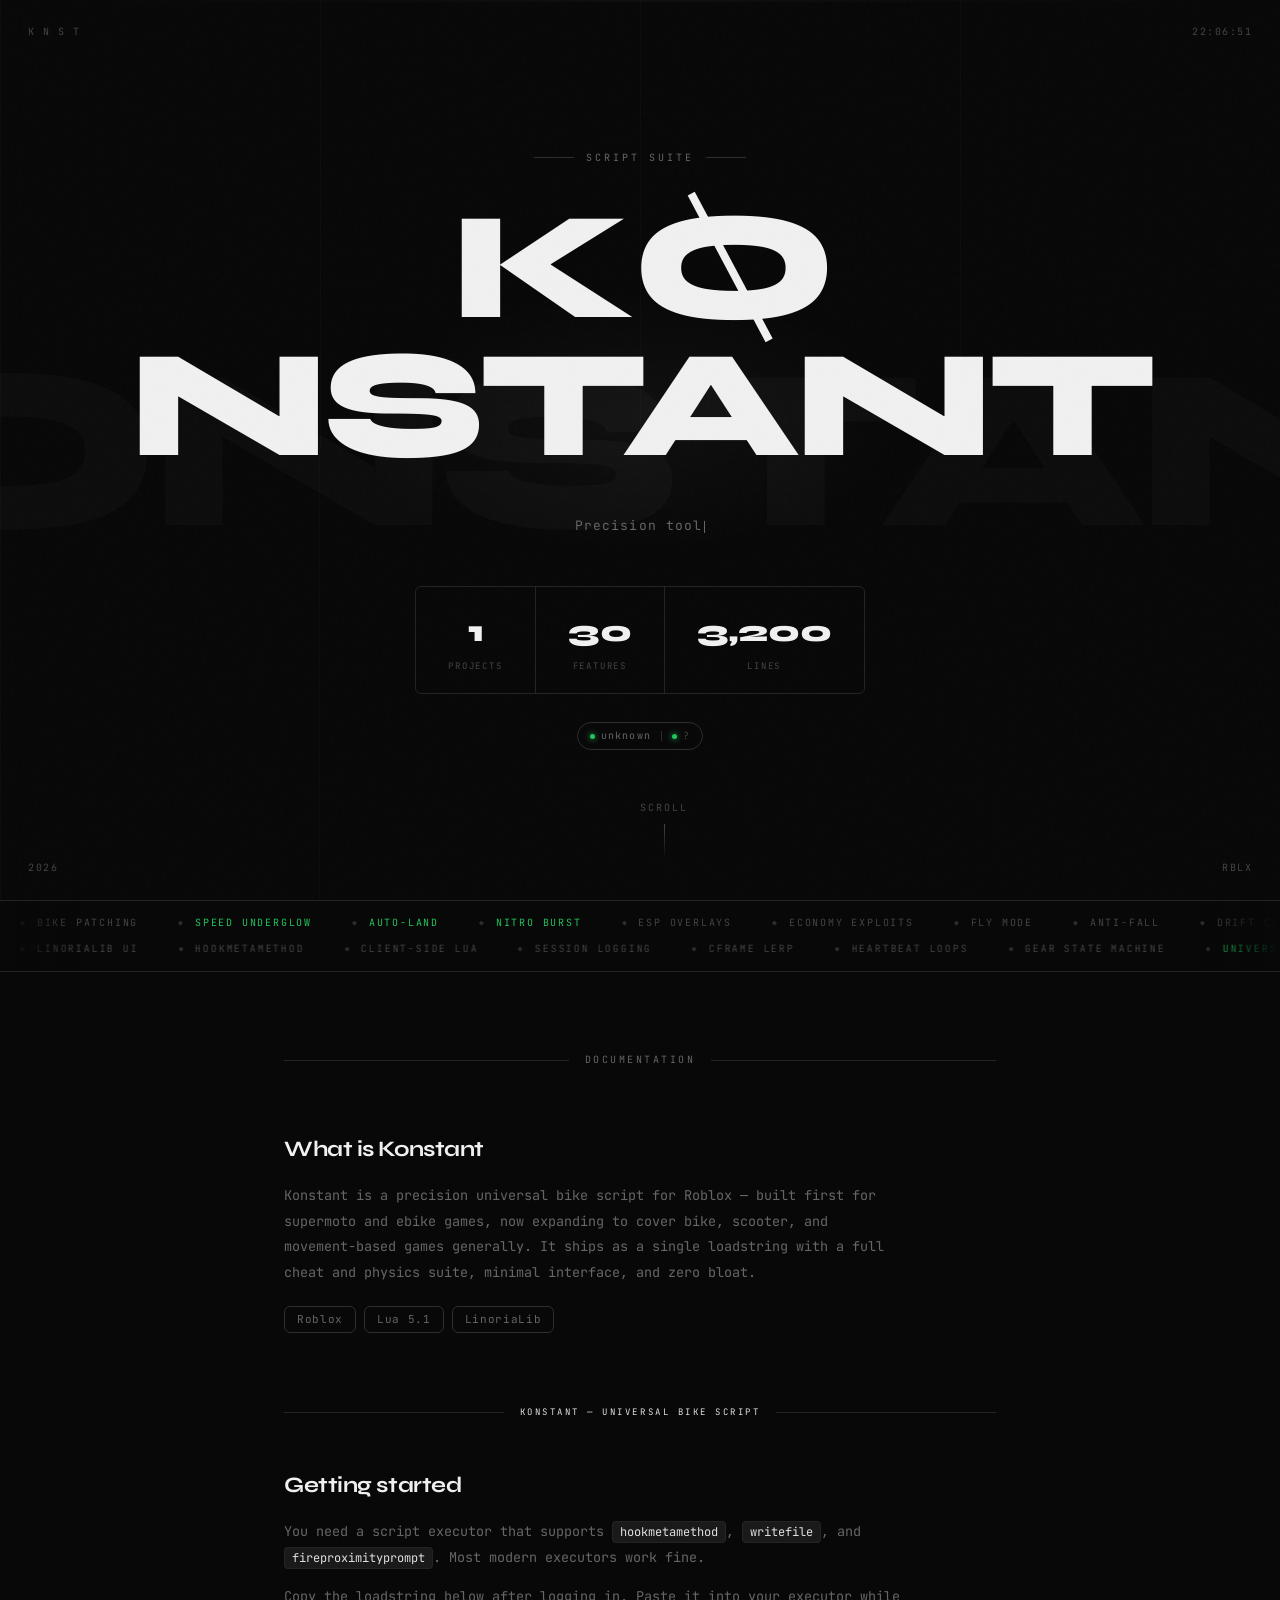
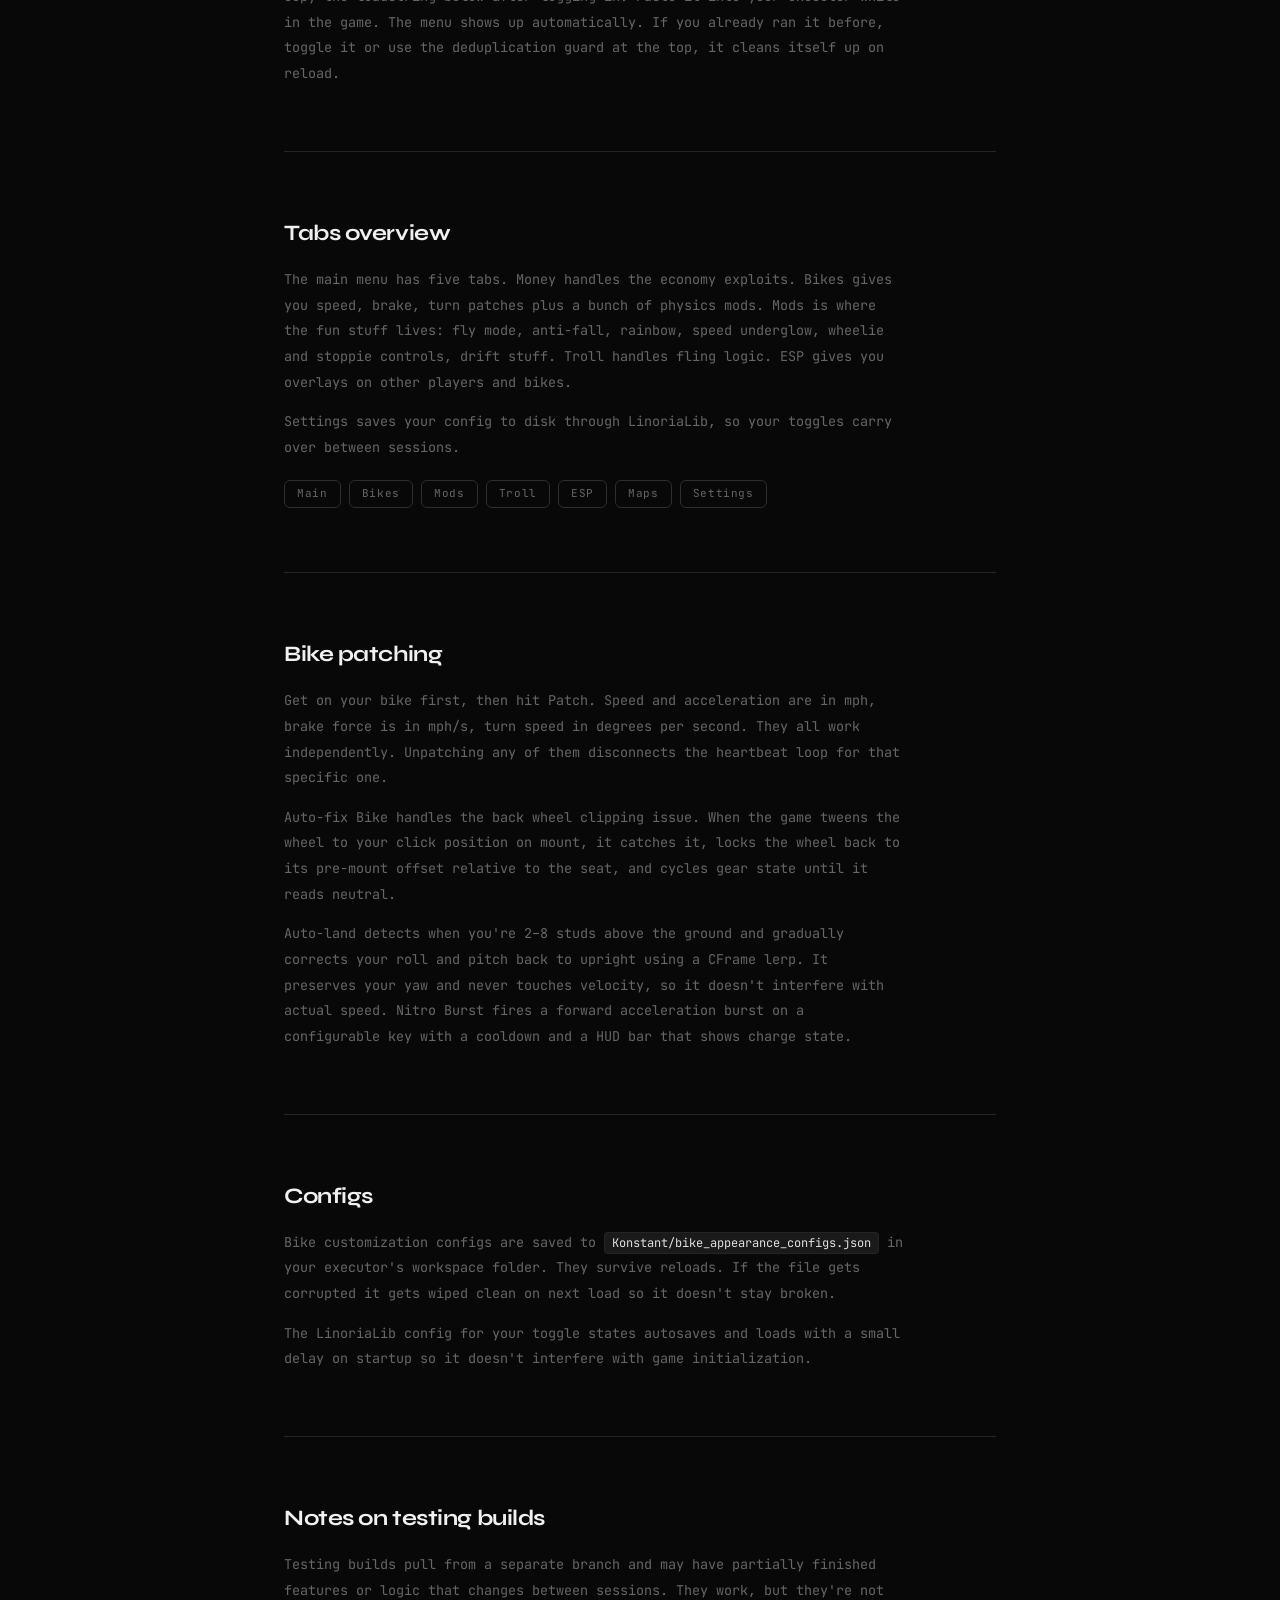
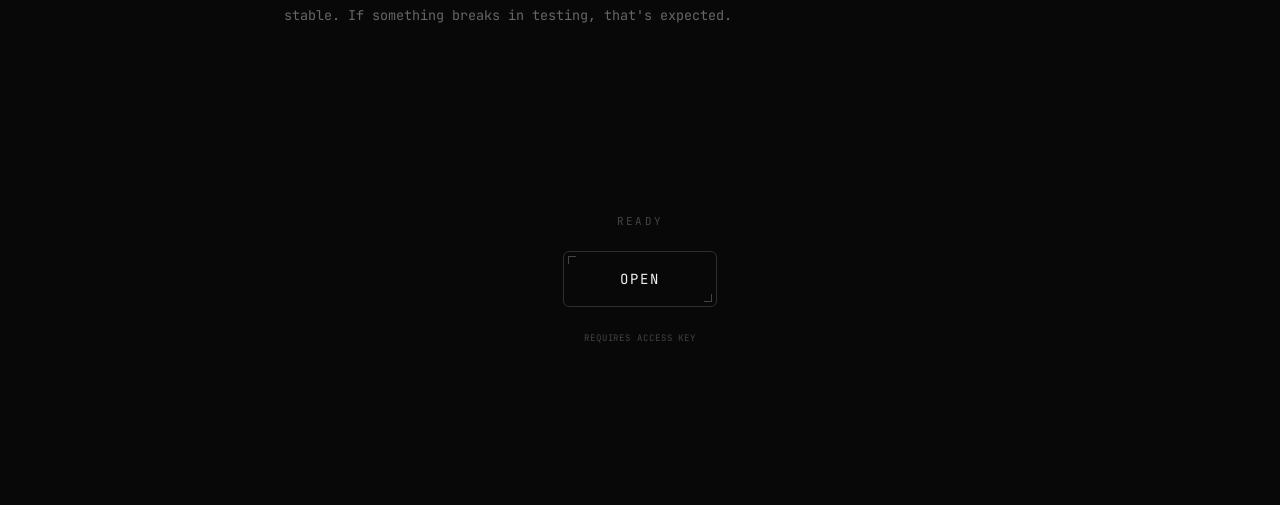
==== commit f6f4e7e6: "Add files via upload" ====
--- a/index.html
+++ b/index.html
@@ -492,83 +492,6 @@
     }
     @keyframes twBlink { 0%, 100% { opacity: 1; } 50% { opacity: 0; } }
 
-    /* ============================================================
-       UPGRADE BANNER — universal-script announcement
-       ============================================================ */
-    .kn-banner {
-      position: relative;
-      width: 100%;
-      z-index: 50;
-      background: linear-gradient(180deg, var(--bg-sub, #0c0c0c), var(--bg, #050505));
-      border-bottom: 1px solid var(--border, #1c1c1c);
-      overflow: hidden;
-    }
-    .kn-banner-inner { max-width: 1280px; margin: 0 auto; padding: 0 24px; }
-    .kn-banner-strip { display: flex; align-items: center; gap: 16px; padding: 14px 0; }
-    .kn-banner-pulse {
-      width: 8px; height: 8px; border-radius: 50%;
-      background: var(--green, #4caf50);
-      animation: knBannerPulse 1.8s ease-out infinite;
-      flex: 0 0 auto;
-    }
-    @keyframes knBannerPulse {
-      0%   { box-shadow: 0 0 0 0    rgba(76,175,80, 0.45); }
-      100% { box-shadow: 0 0 0 12px rgba(76,175,80, 0); }
-    }
-    .kn-banner-text {
-      flex: 1 1 auto; display: flex; align-items: baseline; gap: 12px;
-      color: var(--text, #e6e6e6); font-size: 14px; min-width: 0;
-    }
-    .kn-banner-eyebrow {
-      font-family: var(--font-mono, monospace); font-size: 10px;
-      color: var(--green, #4caf50); letter-spacing: 0.3em;
-      padding: 3px 8px; border: 1px solid var(--green, #4caf50);
-      border-radius: 2px; flex: 0 0 auto;
-    }
-    .kn-banner-msg { font-weight: 500; white-space: nowrap; overflow: hidden; text-overflow: ellipsis; }
-    .kn-banner-soon { color: var(--muted, #888); font-style: italic; flex: 0 0 auto; }
-    .kn-banner-learn {
-      flex: 0 0 auto; background: transparent; color: var(--text, #e6e6e6);
-      border: 1px solid var(--border2, #2a2a2a); padding: 7px 16px;
-      font-family: var(--font-mono, monospace); font-size: 11px;
-      letter-spacing: 0.18em; text-transform: uppercase; cursor: pointer;
-      border-radius: 2px; transition: all 0.18s ease;
-    }
-    .kn-banner-learn:hover {
-      border-color: var(--green, #4caf50); color: var(--green, #4caf50);
-      letter-spacing: 0.22em;
-    }
-    .kn-banner-detail {
-      max-height: 0; opacity: 0; overflow: hidden;
-      transition: max-height 0.55s cubic-bezier(0.22, 1, 0.36, 1), opacity 0.4s ease 0.05s;
-    }
-    .kn-banner.open .kn-banner-detail { max-height: 560px; opacity: 1; }
-    .kn-banner-detail-inner {
-      padding: 8px 0 28px; max-width: 760px;
-      border-top: 1px solid var(--border, #1c1c1c); margin-top: 4px;
-    }
-    .kn-banner-detail-inner h3 {
-      margin: 22px 0 12px;
-      font-family: var(--font-mono, monospace); font-size: 11px;
-      color: var(--green, #4caf50); letter-spacing: 0.25em; text-transform: uppercase;
-    }
-    .kn-banner-detail-inner p {
-      font-size: 13px; line-height: 1.65;
-      color: var(--muted, #aaa); margin: 0 0 14px;
-    }
-    .kn-banner-detail-inner p strong { color: var(--text, #e6e6e6); font-weight: 600; }
-    .kn-banner-close {
-      margin-top: 12px; background: transparent;
-      color: var(--muted, #888); border: 1px solid var(--border2, #2a2a2a);
-      padding: 6px 14px; font-family: var(--font-mono, monospace);
-      font-size: 10px; letter-spacing: 0.2em; text-transform: uppercase;
-      cursor: pointer; border-radius: 2px; transition: all 0.15s ease;
-    }
-    .kn-banner-close:hover { color: var(--text); border-color: var(--text); }
-    @media (max-width: 720px) {
-      .kn-banner-strip { flex-wrap: wrap; }
-      .kn-banner-msg { white-space: normal; }
-    }
   </style>
 </head>
 <body>
@@ -588,30 +511,6 @@
 
   <!-- toast -->
   <div id="toast"></div>
-
-  <!-- UPGRADE BANNER -->
-  <div class="kn-banner" id="kn-banner">
-    <div class="kn-banner-inner">
-      <div class="kn-banner-strip">
-        <span class="kn-banner-pulse" aria-hidden="true"></span>
-        <div class="kn-banner-text">
-          <span class="kn-banner-eyebrow">UPGRADING</span>
-          <span class="kn-banner-msg">Konstant is becoming a universal movement script.</span>
-          <span class="kn-banner-soon">Coming soon.</span>
-        </div>
-        <button class="kn-banner-learn" id="kn-banner-learn" type="button">Learn more</button>
-      </div>
-      <div class="kn-banner-detail" id="kn-banner-detail">
-        <div class="kn-banner-detail-inner">
-          <h3>Where this is going</h3>
-          <p>Konstant started as a focused toolkit for one game — Roblox Supermoto. Through testing, the underlying physics, mod logic, and customization layer turned out to work across nearly every bike, e-bike, and scooter game on Roblox. So instead of staying narrow, we're widening the scope.</p>
-          <p>The next version detects the place ID at startup. In the original Supermoto place, it loads the full suite — economy exploits, the curated bike spawner, custom map tools. In any other game, it strips back to the universal core: physics tuning, ESP, anti-fall, optimizer, customization, and a generic spawner that hunts for bike folders and spawn remotes automatically. New brand name in that mode: <strong>Konstant Aero</strong>.</p>
-          <p>This is a structural change, not a rewrite. Everything you already use stays in the Supermoto build. The site, the script, and the docs are all moving together.</p>
-          <button class="kn-banner-close" id="kn-banner-close" type="button">Close</button>
-        </div>
-      </div>
-    </div>
-  </div>
 
   <!-- HERO -->
   <section class="hero">
@@ -994,19 +893,6 @@
       btn.querySelector('span').textContent = 'Dashboard';
     }
 
-    // ---- upgrade banner ----
-    (function() {
-      var banner = document.getElementById('kn-banner');
-      var learn  = document.getElementById('kn-banner-learn');
-      var close  = document.getElementById('kn-banner-close');
-      if (!banner || !learn) return;
-      learn.addEventListener('click', function() {
-        banner.classList.toggle('open');
-      });
-      if (close) close.addEventListener('click', function() {
-        banner.classList.remove('open');
-      });
-    })();
   </script>
   <script src="favicon.js"></script>
 </body>
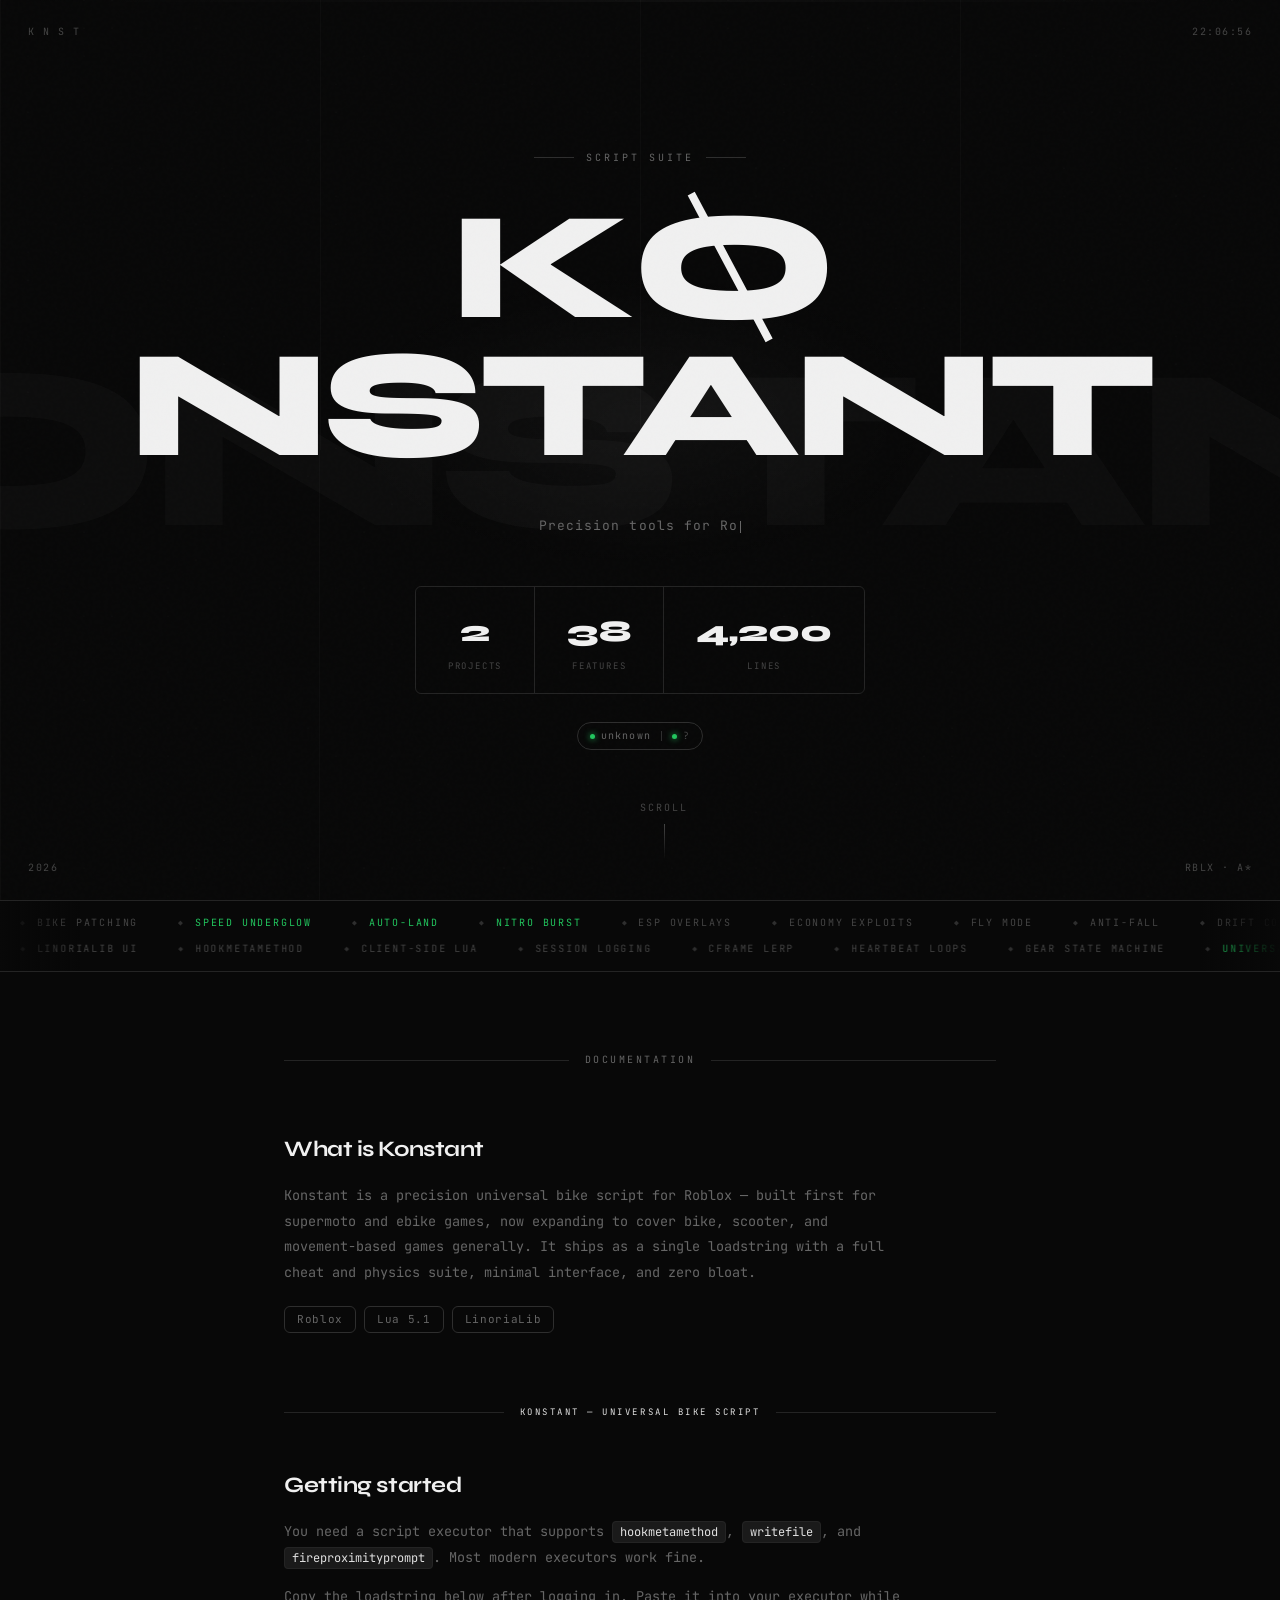
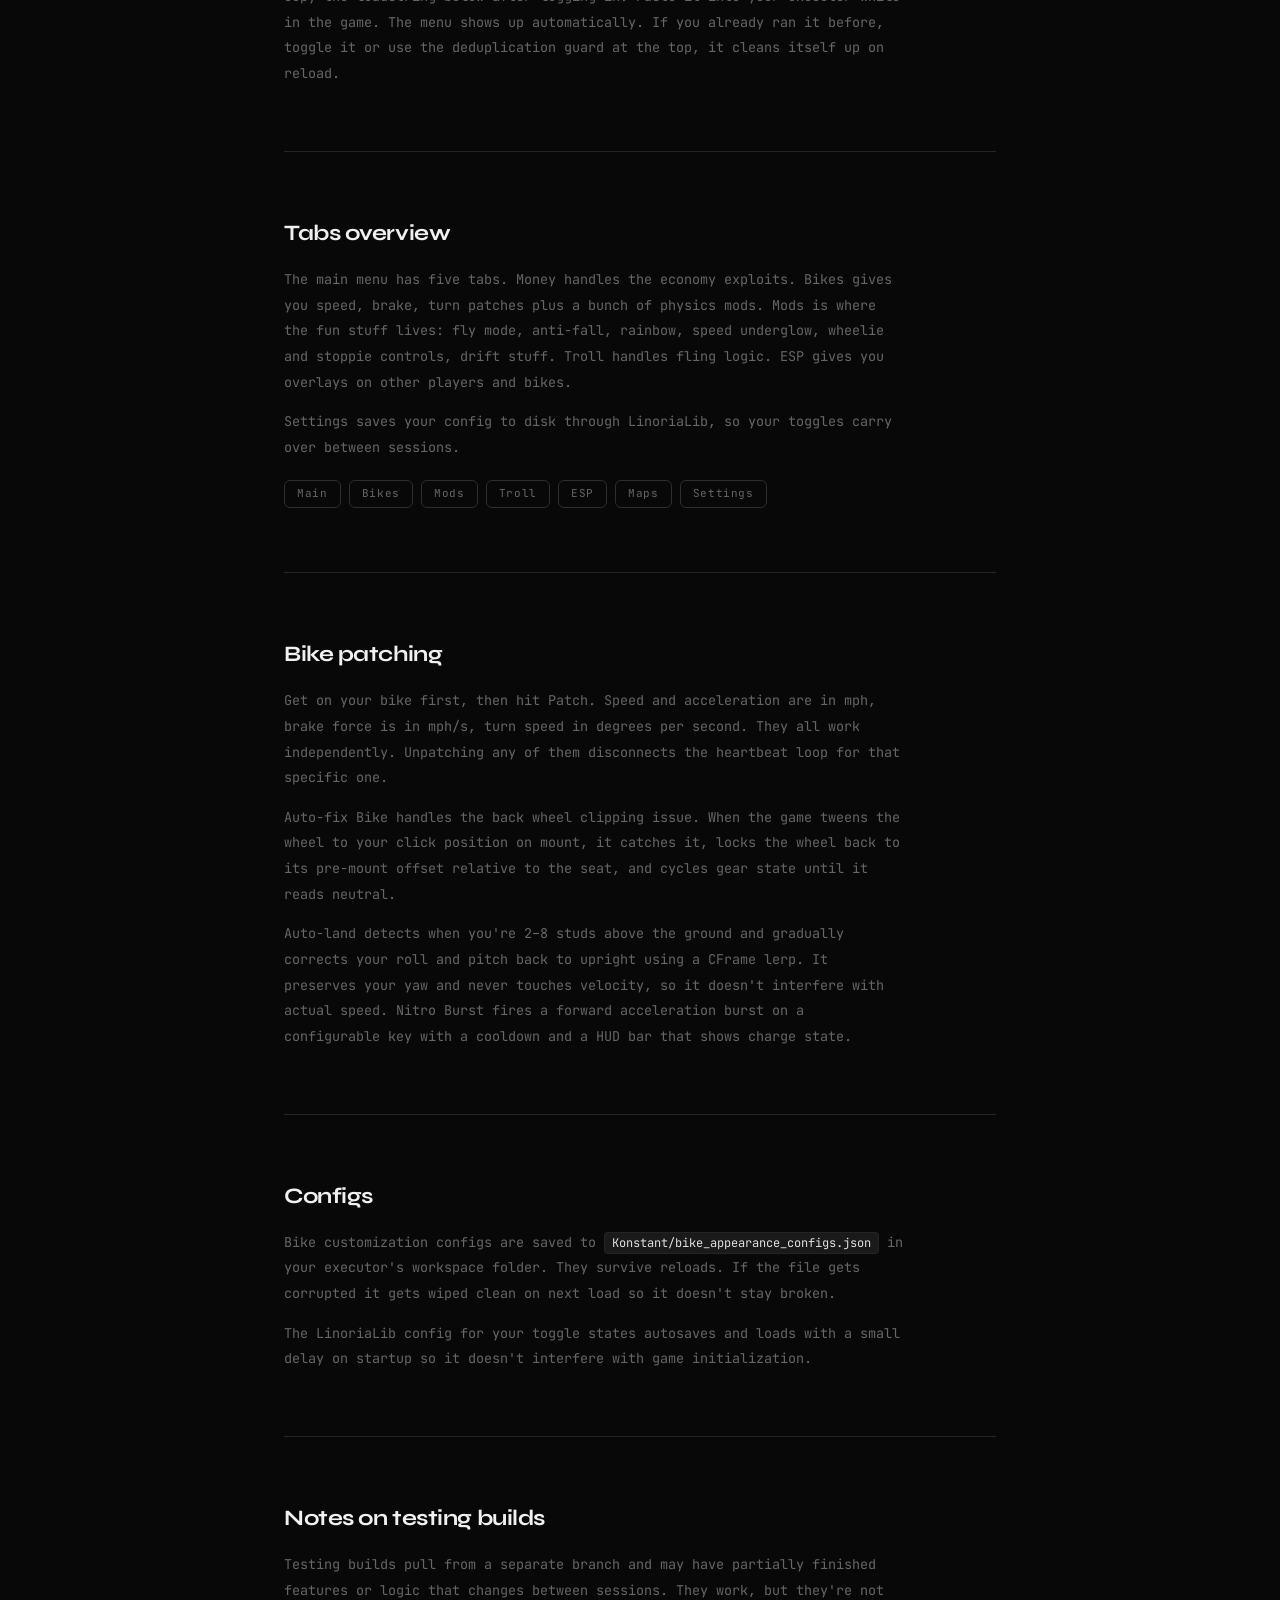
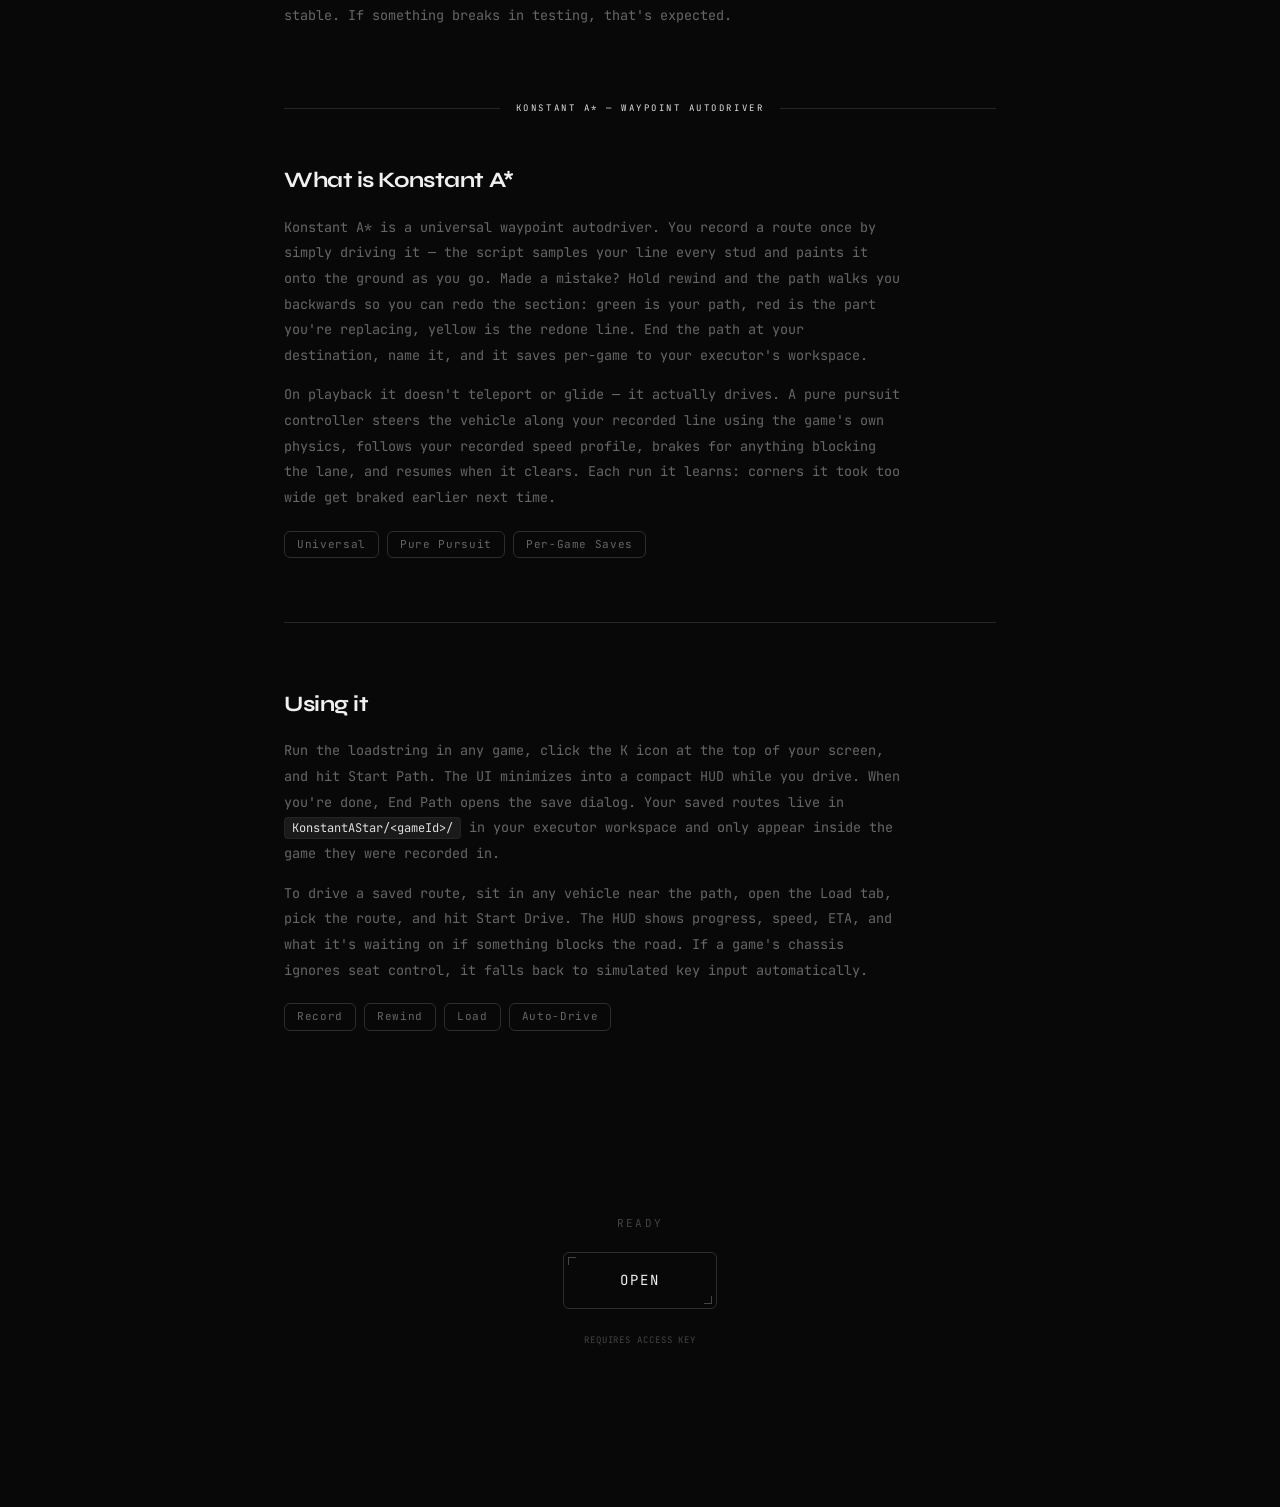
==== commit 99cf881f: "add konstant a* to dashboard + landing page sync Co-Authored-By: Claude Fable 5 <noreply@anthropic.c" ====
--- a/index.html
+++ b/index.html
@@ -4,7 +4,7 @@
   <meta charset="UTF-8">
   <meta name="viewport" content="width=device-width, initial-scale=1.0">
   <title>KONSTANT</title>
-  <meta name="description" content="Konstant — Precision tools for Roblox. Universal bike script.">
+  <meta name="description" content="Konstant — Precision tools for Roblox. Universal bike script. Konstant A* waypoint autodriver: record a path by driving it, then let the script drive it back.">
   <link rel="stylesheet" href="style.css">
   <style>
     /* ---- landing-specific ---- */
@@ -507,7 +507,7 @@
   <div class="corner tl">K N S T</div>
   <div class="corner tr" id="corner-time"></div>
   <div class="corner bl">2026</div>
-  <div class="corner br">RBLX</div>
+  <div class="corner br">RBLX · A*</div>
 
   <!-- toast -->
   <div id="toast"></div>
@@ -524,20 +524,20 @@
 
       <p class="hero-sub" id="hero-sub">
         Precision tools for Roblox.<br>
-        Universal bike script.
+        Universal bike script. Waypoint autodriver.
       </p>
 
       <div class="ticker-row">
         <div class="ticker-item">
-          <span class="ticker-num" data-count="1">0</span>
+          <span class="ticker-num" data-count="2">0</span>
           <span class="ticker-label">Projects</span>
         </div>
         <div class="ticker-item">
-          <span class="ticker-num" data-count="30">0</span>
+          <span class="ticker-num" data-count="38">0</span>
           <span class="ticker-label">Features</span>
         </div>
         <div class="ticker-item">
-          <span class="ticker-num" data-count="3200">0</span>
+          <span class="ticker-num" data-count="4200">0</span>
           <span class="ticker-label">Lines</span>
         </div>
       </div>
@@ -634,6 +634,38 @@
     <div class="doc-block fade-in">
       <h2>Notes on testing builds</h2>
       <p>Testing builds pull from a separate branch and may have partially finished features or logic that changes between sessions. They work, but they're not stable. If something breaks in testing, that's expected.</p>
+    </div>
+
+    <!-- KONSTANT A* section -->
+    <div class="doc-project-label fade-in">
+      <div class="doc-project-label-line"></div>
+      <span class="doc-project-label-text">Konstant A* — Waypoint Autodriver</span>
+      <div class="doc-project-label-line"></div>
+    </div>
+
+    <div class="doc-block fade-in">
+      <h2>What is Konstant A*</h2>
+      <p>Konstant A* is a universal waypoint autodriver. You record a route once by simply driving it — the script samples your line every stud and paints it onto the ground as you go. Made a mistake? Hold rewind and the path walks you backwards so you can redo the section: green is your path, red is the part you're replacing, yellow is the redone line. End the path at your destination, name it, and it saves per-game to your executor's workspace.</p>
+      <p>On playback it doesn't teleport or glide — it actually drives. A pure pursuit controller steers the vehicle along your recorded line using the game's own physics, follows your recorded speed profile, brakes for anything blocking the lane, and resumes when it clears. Each run it learns: corners it took too wide get braked earlier next time.</p>
+      <div class="tag-row">
+        <span class="tag">Universal</span>
+        <span class="tag">Pure Pursuit</span>
+        <span class="tag">Per-Game Saves</span>
+      </div>
+    </div>
+
+    <div class="doc-divider fade-in"></div>
+
+    <div class="doc-block fade-in">
+      <h2>Using it</h2>
+      <p>Run the loadstring in any game, click the K icon at the top of your screen, and hit Start Path. The UI minimizes into a compact HUD while you drive. When you're done, End Path opens the save dialog. Your saved routes live in <code>KonstantAStar/&lt;gameId&gt;/</code> in your executor workspace and only appear inside the game they were recorded in.</p>
+      <p>To drive a saved route, sit in any vehicle near the path, open the Load tab, pick the route, and hit Start Drive. The HUD shows progress, speed, ETA, and what it's waiting on if something blocks the road. If a game's chassis ignores seat control, it falls back to simulated key input automatically.</p>
+      <div class="tag-row">
+        <span class="tag">Record</span>
+        <span class="tag">Rewind</span>
+        <span class="tag">Load</span>
+        <span class="tag">Auto-Drive</span>
+      </div>
     </div>
 
   </section>
@@ -816,7 +848,7 @@
     // ---- typewriter for hero-sub ----
     (function() {
       var el = document.getElementById('hero-sub');
-      var text = 'Precision tools for Roblox.\nUniversal bike script.';
+      var text = 'Precision tools for Roblox.\nUniversal bike script. Waypoint autodriver.';
       el.innerHTML = '';
       el.style.opacity = '1';
       el.style.animation = 'none';
@@ -855,6 +887,10 @@
         { text: 'Map Loader',        hi: false },
         { text: 'Config Saving',     hi: false },
         { text: 'Troll Module',      hi: false },
+        { text: 'Path Recording',    hi: true  },
+        { text: 'Auto-Drive',        hi: true  },
+        { text: 'Rewind Editing',    hi: false },
+        { text: 'Brake-and-Wait',    hi: false },
       ];
       var ROW1 = [
         { text: 'LinoriaLib UI',        hi: false },
@@ -869,6 +905,9 @@
         { text: 'Live Updates',         hi: false },
         { text: 'Dedup Guard',          hi: false },
         { text: 'Workspace Configs',    hi: false },
+        { text: 'Pure Pursuit',         hi: true  },
+        { text: 'Per-Game Saves',       hi: false },
+        { text: 'Self-Learning Paths',  hi: false },
       ];
 
       function buildTrack(items, reps) {
